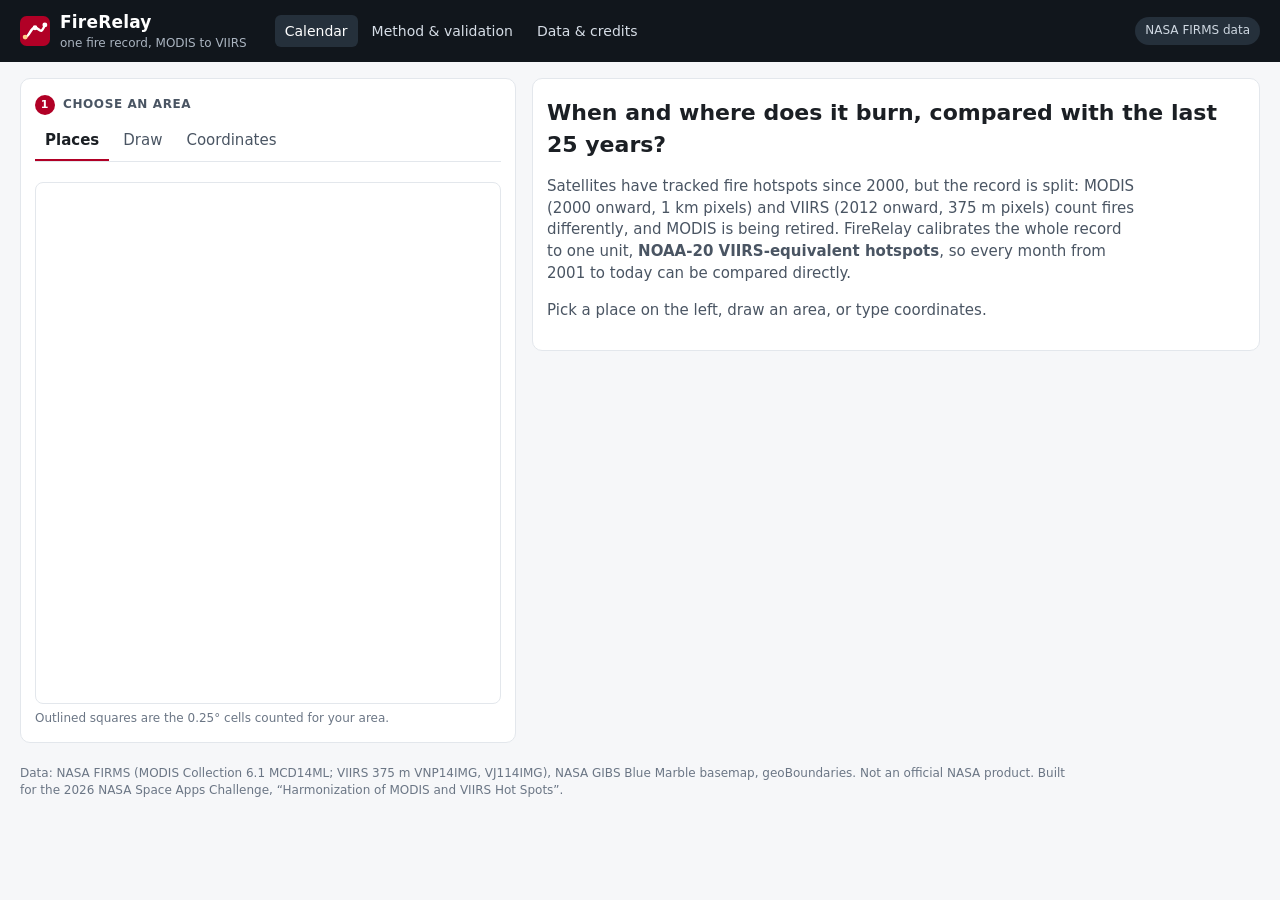
==== web/index.html @ be7eab32 "Add static web app" ====
<!doctype html>
<html lang="en">
<head>
<meta charset="utf-8">
<meta name="viewport" content="width=device-width, initial-scale=1">
<title>FireRelay · one fire record, MODIS to VIIRS</title>
<meta name="description" content="FireRelay harmonizes NASA MODIS and VIIRS active-fire hotspots (FIRMS) into one continuous burning-activity calendar, 2001 to today, for any area on Earth.">
<meta property="og:title" content="FireRelay · one fire record, MODIS to VIIRS">
<meta property="og:description" content="A harmonized burning-activity calendar from 25 years of NASA FIRMS hotspots, for responders, scientists and land managers.">
<link rel="icon" href="data:image/svg+xml,%3Csvg%20xmlns%3D%22http%3A%2F%2Fwww.w3.org%2F2000%2Fsvg%22%20viewBox%3D%220%200%2032%2032%22%3E%3Crect%20width%3D%2232%22%20height%3D%2232%22%20rx%3D%227%22%20fill%3D%22%23b10026%22%2F%3E%3Cpath%20d%3D%22M5.5%2022.5%20C%2010%2022.5%2C%2011%2012.5%2C%2016%2012.5%20S%2022%2021.5%2C%2026.5%209.5%22%20stroke%3D%22%23fff%22%20stroke-width%3D%222.6%22%20fill%3D%22none%22%20stroke-linecap%3D%22round%22%2F%3E%3Ccircle%20cx%3D%225.5%22%20cy%3D%2222.5%22%20r%3D%222.6%22%20fill%3D%22%23ffd28a%22%2F%3E%3Ccircle%20cx%3D%2216%22%20cy%3D%2212.5%22%20r%3D%222.6%22%20fill%3D%22%23fff%22%2F%3E%3Ccircle%20cx%3D%2226.5%22%20cy%3D%229.5%22%20r%3D%222.6%22%20fill%3D%22%23fff%22%2F%3E%3C%2Fsvg%3E">
<link rel="stylesheet" href="vendor/leaflet.css">
<link rel="stylesheet" href="style.css">
</head>
<body>
<header class="top">
  <a class="brand" href="./" aria-label="FireRelay home">
    <svg viewBox="0 0 32 32" width="30" height="30" aria-hidden="true"><rect width="32" height="32" rx="7" fill="#b10026"/><path d="M5.5 22.5 C 10 22.5, 11 12.5, 16 12.5 S 22 21.5, 26.5 9.5" stroke="#fff" stroke-width="2.6" fill="none" stroke-linecap="round"/><circle cx="5.5" cy="22.5" r="2.6" fill="#ffd28a"/><circle cx="16" cy="12.5" r="2.6" fill="#fff"/><circle cx="26.5" cy="9.5" r="2.6" fill="#fff"/></svg>
    <span><b>FireRelay</b><small>one fire record, MODIS to VIIRS</small></span>
  </a>
  <nav aria-label="Main">
    <a href="./" aria-current="page">Calendar</a>
    <a href="method.html">Method &amp; validation</a>
    <a href="method.html#data">Data &amp; credits</a>
  </nav>
  <span class="fresh" id="fresh" title="Data source: NASA FIRMS standard (science-quality) archive plus near-real-time for the latest months">NASA FIRMS data</span>
</header>

<main class="app">
  <section class="panel left" aria-label="Choose an area">
    <div class="step"><span class="num">1</span> Choose an area</div>
    <div class="tabs" role="tablist">
      <button role="tab" aria-selected="true" data-tab="presets">Places</button>
      <button role="tab" aria-selected="false" data-tab="draw">Draw</button>
      <button role="tab" aria-selected="false" data-tab="coords">Coordinates</button>
    </div>
    <div class="tabpanel" id="tab-presets"><div id="presetList" class="presets"></div></div>
    <div class="tabpanel" id="tab-draw" hidden>
      <div class="row">
        <button class="btn" id="drawRect">▭ Rectangle</button>
        <button class="btn" id="drawPoly">⬠ Polygon</button>
        <button class="btn ghost" id="drawClear">Clear</button>
      </div>
      <p class="hint" id="drawHint">Rectangle: press and drag on the map. Polygon: click to add corners, double-click to finish.</p>
    </div>
    <div class="tabpanel" id="tab-coords" hidden>
      <form id="pointForm" class="coords">
        <label>Latitude <input id="inLat" type="number" step="any" min="-90" max="90" placeholder="1.35" required></label>
        <label>Longitude <input id="inLon" type="number" step="any" min="-180" max="180" placeholder="103.82" required></label>
        <label>Radius km <input id="inRad" type="number" step="any" min="10" max="2000" value="100" required></label>
        <button class="btn" type="submit">Use point + radius</button>
      </form>
      <form id="boxForm" class="coords">
        <label>West <input id="inW" type="number" step="any" min="-180" max="180" placeholder="100" required></label>
        <label>South <input id="inS" type="number" step="any" min="-90" max="90" placeholder="-4" required></label>
        <label>East <input id="inE" type="number" step="any" min="-180" max="180" placeholder="106" required></label>
        <label>North <input id="inN" type="number" step="any" min="-90" max="90" placeholder="2" required></label>
        <button class="btn" type="submit">Use bounding box</button>
      </form>
    </div>
    <div id="map" role="application" aria-label="Map. Draw or select an area of interest."></div>
    <div class="maplegend" id="mapLegend">Outlined squares are the 0.25° cells counted for your area.</div>
  </section>

  <section class="panel right" aria-live="polite">
    <div id="empty" class="empty">
      <h1>When and where does it burn, compared with the last 25 years?</h1>
      <p>Satellites have tracked fire hotspots since 2000, but the record is split: MODIS (2000 onward, 1 km pixels) and VIIRS (2012 onward, 375 m pixels) count fires differently, and MODIS is being retired. FireRelay calibrates the whole record to one unit, <b>NOAA-20 VIIRS-equivalent hotspots</b>, so every month from 2001 to today can be compared directly.</p>
      <p>Pick a place on the left, draw an area, or type coordinates.</p>
      <div class="quick" id="quickStart"></div>
    </div>

    <div id="result" hidden>
      <div class="aoihead">
        <div><div class="step"><span class="num">2</span> Burning activity</div><h2 id="aoiName">Area</h2><div class="sub" id="aoiSub"></div></div>
        <div class="actions">
          <button class="btn" id="dlCsv" title="Download the monthly calendar as CSV">⬇ CSV</button>
          <button class="btn ghost" id="dlGeo" title="Download your area as GeoJSON">⬇ Area</button>
          <button class="btn ghost" id="share" title="Copy a link to this view">🔗 Link</button>
        </div>
      </div>

      <div class="cards" id="cards"></div>

      <div class="viewbar">
        <div class="seg" role="radiogroup" aria-label="Calendar colouring">
          <button role="radio" aria-checked="true" data-view="count">Hotspots</button>
          <button role="radio" aria-checked="false" data-view="anom">vs typical month</button>
        </div>
        <div class="seg" role="radiogroup" aria-label="Time step">
          <button role="radio" aria-checked="true" data-step="month">Monthly</button>
          <button role="radio" aria-checked="false" data-step="week">Weekly</button>
        </div>
        <button class="btn ghost small" id="tableBtn" aria-expanded="false">Show as table</button>
      </div>

      <figure class="calwrap">
        <div id="calendar" class="calendar"></div>
        <figcaption id="calLegend" class="legend"></figcaption>
      </figure>
      <div id="tableWrap" class="tablewrap" hidden></div>

      <div class="step"><span class="num">3</span> The record, sensor by sensor</div>
      <figure class="tswrap">
        <div class="tstoggles" id="tsToggles"></div>
        <div id="ts" class="ts"></div>
        <figcaption class="hint" id="tsCaption"></figcaption>
      </figure>

      <p class="hint method-note">Counts are hotspots (nominal and high confidence, vegetation fires only) in NOAA-20 VIIRS 375 m units, summed over the outlined 0.25° cells, weighted by how much of each cell lies inside your area. Months before February 2012 are estimated from MODIS and carry an 80% uncertainty band. <a href="method.html">How it works and how well it works</a>.</p>
    </div>
  </section>
</main>

<div id="tip" class="tip" role="tooltip" hidden></div>
<footer class="foot">
  Data: NASA FIRMS (MODIS Collection 6.1 MCD14ML; VIIRS 375 m VNP14IMG, VJ114IMG), NASA GIBS Blue Marble basemap, geoBoundaries. Not an official NASA product. Built for the 2026 NASA Space Apps Challenge, “Harmonization of MODIS and VIIRS Hot Spots”.
</footer>
<script src="vendor/leaflet.js"></script>
<script type="module" src="app.js"></script>
</body>
</html>
---- web/style.css ----
:root{
  --ink:#1b1f24; --ink2:#4a5563; --mute:#6b7685; --line:#e3e7ec; --bg:#f6f7f9; --card:#fff;
  --fire:#b10026; --fire2:#e31a1c; --accent:#0b5cad; --ok:#1a7f4b; --warn:#b35c00;
  --zero:#eceff3; --radius:10px;
  font-family: ui-sans-serif, system-ui, -apple-system, "Segoe UI", Roboto, "Helvetica Neue", Arial, sans-serif;
}
*{box-sizing:border-box}
html,body{margin:0;background:var(--bg);color:var(--ink);font-size:15px;line-height:1.45}
a{color:var(--accent)}
button{font:inherit;color:inherit}
.top{display:flex;align-items:center;gap:20px;padding:10px 20px;background:#11161c;color:#fff;position:sticky;top:0;z-index:1000}
.brand{display:flex;align-items:center;gap:10px;color:#fff;text-decoration:none}
.brand b{display:block;font-size:17px;letter-spacing:.2px}
.brand small{display:block;color:#aab4c0;font-size:12px}
.top nav{display:flex;gap:4px;margin-left:8px}
.top nav a{color:#d6dde6;text-decoration:none;padding:6px 10px;border-radius:6px;font-size:14px}
.top nav a[aria-current=page],.top nav a:hover{background:#25303b;color:#fff}
.fresh{margin-left:auto;font-size:12px;color:#cfd8e2;background:#25303b;padding:5px 10px;border-radius:20px;white-space:nowrap}
.app{display:grid;grid-template-columns:minmax(330px,40%) 1fr;gap:16px;padding:16px 20px;align-items:start}
.panel{background:var(--card);border:1px solid var(--line);border-radius:var(--radius);padding:14px}
.left{position:sticky;top:66px}
.step{font-size:12px;font-weight:700;text-transform:uppercase;letter-spacing:.6px;color:var(--ink2);margin:2px 0 8px;display:flex;align-items:center;gap:8px}
.num{display:inline-grid;place-items:center;width:20px;height:20px;border-radius:50%;background:var(--fire);color:#fff;font-size:11px}
.tabs{display:flex;gap:4px;border-bottom:1px solid var(--line);margin-bottom:10px}
.tabs button{border:0;background:none;padding:7px 10px;cursor:pointer;border-bottom:2px solid transparent;color:var(--ink2)}
.tabs button[aria-selected=true]{border-bottom-color:var(--fire);color:var(--ink);font-weight:600}
.presets{display:flex;flex-direction:column;gap:8px;max-height:200px;overflow:auto;padding-right:4px}
.presets h3{font-size:12px;margin:6px 0 2px;color:var(--mute);font-weight:600}
.presets .chips{display:flex;flex-wrap:wrap;gap:6px}
.chip{border:1px solid var(--line);background:#fff;border-radius:16px;padding:4px 10px;cursor:pointer;font-size:13px}
.chip:hover,.chip[aria-pressed=true]{border-color:var(--fire);background:#fff3f3}
.btn{border:1px solid #c9d1da;background:#fff;border-radius:8px;padding:6px 11px;cursor:pointer;font-size:13.5px}
.btn:hover{border-color:var(--ink2)}
.btn.active{background:var(--ink);color:#fff;border-color:var(--ink)}
.btn.ghost{background:transparent}
.btn.small{padding:4px 9px;font-size:12.5px}
.row{display:flex;gap:6px;flex-wrap:wrap}
.hint{color:var(--mute);font-size:12.5px;margin:6px 0}
.coords{display:flex;flex-wrap:wrap;gap:6px;align-items:end;margin-bottom:8px}
.coords label{display:flex;flex-direction:column;font-size:12px;color:var(--ink2);width:84px}
.coords input{border:1px solid #c9d1da;border-radius:6px;padding:5px 6px;font:inherit;font-size:13px;width:100%}
#map{height:min(58vh,560px);border-radius:8px;margin-top:10px;border:1px solid var(--line)}
.maplegend{font-size:12px;color:var(--mute);margin-top:6px;min-height:18px}
.empty h1{font-size:22px;margin:4px 0 8px}
.empty p{color:var(--ink2);max-width:62ch}
.quick{display:flex;flex-wrap:wrap;gap:8px;margin-top:10px}
.quick .chip{font-size:14px;padding:6px 12px}
.aoihead{display:flex;justify-content:space-between;align-items:flex-start;gap:10px;flex-wrap:wrap}
.aoihead h2{margin:0;font-size:21px}
.sub{color:var(--mute);font-size:13px}
.actions{display:flex;gap:6px}
.cards{display:grid;grid-template-columns:repeat(4,minmax(0,1fr));gap:10px;margin:12px 0}
.card{border:1px solid var(--line);border-radius:9px;padding:10px 12px;background:#fbfcfd}
.card .k{font-size:11.5px;color:var(--mute);text-transform:uppercase;letter-spacing:.4px}
.card .v{font-size:21px;font-weight:700;margin:2px 0}
.card .d{font-size:12.5px;color:var(--ink2)}
.badge{display:inline-block;border-radius:10px;padding:1px 8px;font-size:12px;font-weight:600}
.b-extreme{background:#b10026;color:#fff}.b-above{background:#fddbc7;color:#7a1010}.b-typical{background:#eef0f2;color:#333}.b-below{background:#d1e5f0;color:#0e3d66}
.viewbar{display:flex;gap:10px;align-items:center;flex-wrap:wrap;margin:6px 0 8px}
.seg{display:inline-flex;border:1px solid #c9d1da;border-radius:8px;overflow:hidden}
.seg button{border:0;background:#fff;padding:5px 11px;cursor:pointer;font-size:13px}
.seg button[aria-checked=true]{background:var(--ink);color:#fff}
.calwrap,.tswrap{margin:0 0 14px}
.calendar svg,.ts svg{display:block;width:100%;height:auto}
.calendar .cell{cursor:pointer}
.calendar .cell:focus{outline:none}
.calendar .cell:focus-visible,.calendar .cell.sel{stroke:#000;stroke-width:2}
.legend{display:flex;flex-wrap:wrap;gap:12px;align-items:center;font-size:12px;color:var(--ink2);margin-top:6px}
.legend .sw{display:inline-flex;align-items:center;gap:3px}
.legend .sw i{display:inline-block;width:16px;height:12px;border-radius:2px;border:1px solid rgba(0,0,0,.08)}
.tablewrap{max-height:420px;overflow:auto;border:1px solid var(--line);border-radius:8px;margin-bottom:14px}
.tablewrap table{border-collapse:collapse;font-size:12.5px;width:100%}
.tablewrap th,.tablewrap td{padding:4px 6px;border-bottom:1px solid var(--line);text-align:right;white-space:nowrap}
.tablewrap th{position:sticky;top:0;background:#f1f3f6}
.tstoggles{display:flex;flex-wrap:wrap;gap:10px;font-size:12.5px;margin-bottom:4px}
.tstoggles label{display:inline-flex;align-items:center;gap:5px;cursor:pointer}
.tstoggles i{display:inline-block;width:18px;height:3px;border-radius:2px}
.tip{position:fixed;z-index:2000;background:#11161c;color:#fff;padding:8px 10px;border-radius:7px;font-size:12.5px;max-width:330px;pointer-events:none;box-shadow:0 4px 16px rgba(0,0,0,.25)}
.tip b{color:#ffd28a}
.tip .s{color:#aab4c0}
.method-note{border-top:1px dashed var(--line);padding-top:8px}
.foot{color:var(--mute);font-size:12px;padding:6px 20px 24px;max-width:1100px}
.loading{color:var(--mute);font-size:13px;padding:20px 0}
.leaflet-container{font:inherit}
.fb-draw{cursor:crosshair!important}
@media (max-width:1100px){.cards{grid-template-columns:repeat(2,minmax(0,1fr))}}
@media (max-width:900px){.app{grid-template-columns:1fr}.left{position:static}#map{height:360px}.top nav{display:none}}
/* method page */
.doc{max-width:980px;margin:18px auto;padding:0 20px}
.doc .panel{margin-bottom:16px;padding:18px 22px}
.doc h1{font-size:26px;margin:6px 0}
.doc h2{font-size:19px;margin:6px 0 8px}
.doc h3{font-size:15px;margin:14px 0 4px}
.doc p,.doc li{color:#2b333d;max-width:78ch}
.doc table{border-collapse:collapse;font-size:13.5px;margin:8px 0}
.doc th,.doc td{border-bottom:1px solid var(--line);padding:5px 9px;text-align:right}
.doc th:first-child,.doc td:first-child{text-align:left}
.doc .good{color:var(--ok);font-weight:700}
.doc code{background:#f1f3f6;padding:1px 5px;border-radius:4px;font-size:12.5px}
.doc .chart svg{width:100%;height:auto}
.kpis{display:grid;grid-template-columns:repeat(3,1fr);gap:10px;margin:10px 0}
.kpis .card .v{font-size:24px}
.leaflet-container{background:#1d3f6e}
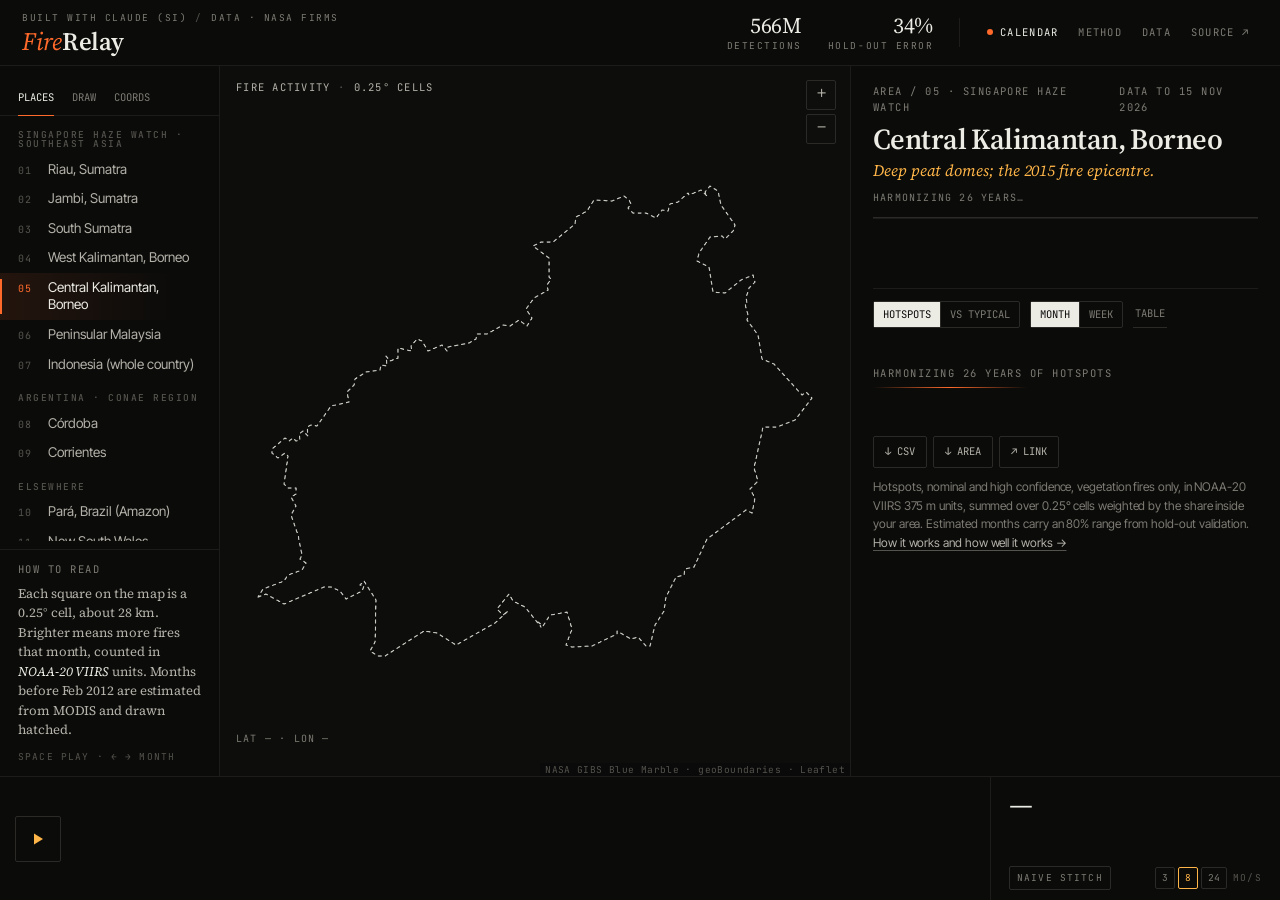
==== commit 80b862af: "Redesign UI: editorial dark atlas, playback timeline, narration" ====
--- a/web/index.html
+++ b/web/index.html
@@ -6,115 +6,134 @@
 <title>FireRelay · one fire record, MODIS to VIIRS</title>
 <meta name="description" content="FireRelay harmonizes NASA MODIS and VIIRS active-fire hotspots (FIRMS) into one continuous burning-activity calendar, 2001 to today, for any area on Earth.">
 <meta property="og:title" content="FireRelay · one fire record, MODIS to VIIRS">
-<meta property="og:description" content="A harmonized burning-activity calendar from 25 years of NASA FIRMS hotspots, for responders, scientists and land managers.">
-<link rel="icon" href="data:image/svg+xml,%3Csvg%20xmlns%3D%22http%3A%2F%2Fwww.w3.org%2F2000%2Fsvg%22%20viewBox%3D%220%200%2032%2032%22%3E%3Crect%20width%3D%2232%22%20height%3D%2232%22%20rx%3D%227%22%20fill%3D%22%23b10026%22%2F%3E%3Cpath%20d%3D%22M5.5%2022.5%20C%2010%2022.5%2C%2011%2012.5%2C%2016%2012.5%20S%2022%2021.5%2C%2026.5%209.5%22%20stroke%3D%22%23fff%22%20stroke-width%3D%222.6%22%20fill%3D%22none%22%20stroke-linecap%3D%22round%22%2F%3E%3Ccircle%20cx%3D%225.5%22%20cy%3D%2222.5%22%20r%3D%222.6%22%20fill%3D%22%23ffd28a%22%2F%3E%3Ccircle%20cx%3D%2216%22%20cy%3D%2212.5%22%20r%3D%222.6%22%20fill%3D%22%23fff%22%2F%3E%3Ccircle%20cx%3D%2226.5%22%20cy%3D%229.5%22%20r%3D%222.6%22%20fill%3D%22%23fff%22%2F%3E%3C%2Fsvg%3E">
+<meta property="og:description" content="25 years of NASA FIRMS hotspots, handed from MODIS to VIIRS like a relay, in one unit. A burning calendar for any area on Earth.">
+<meta name="theme-color" content="#0b0b0a">
+<link rel="icon" href="data:image/svg+xml,%3Csvg%20xmlns%3D%22http%3A%2F%2Fwww.w3.org%2F2000%2Fsvg%22%20viewBox%3D%220%200%2032%2032%22%3E%3Crect%20width%3D%2232%22%20height%3D%2232%22%20rx%3D%223%22%20fill%3D%22%230b0b0a%22%2F%3E%3Cpath%20d%3D%22M5.5%2022.5%20C%2010%2022.5%2C%2011%2012.5%2C%2016%2012.5%20S%2022%2021.5%2C%2026.5%209.5%22%20stroke%3D%22%23ecebe4%22%20stroke-width%3D%222.2%22%20fill%3D%22none%22%20stroke-linecap%3D%22round%22%2F%3E%3Ccircle%20cx%3D%225.5%22%20cy%3D%2222.5%22%20r%3D%222.6%22%20fill%3D%22%23ff6a2b%22%2F%3E%3Ccircle%20cx%3D%2216%22%20cy%3D%2212.5%22%20r%3D%222.6%22%20fill%3D%22%23ecebe4%22%2F%3E%3Ccircle%20cx%3D%2226.5%22%20cy%3D%229.5%22%20r%3D%222.6%22%20fill%3D%22%23ecebe4%22%2F%3E%3C%2Fsvg%3E">
+<link rel="preconnect" href="https://fonts.googleapis.com">
+<link rel="preconnect" href="https://fonts.gstatic.com" crossorigin>
+<link rel="stylesheet" href="https://fonts.googleapis.com/css2?family=Source+Serif+4:ital,opsz,wght@0,8..60,400;0,8..60,600;1,8..60,400&family=Inter+Tight:wght@400;500;600&family=JetBrains+Mono:wght@400;500&display=swap">
 <link rel="stylesheet" href="vendor/leaflet.css">
 <link rel="stylesheet" href="style.css">
 </head>
 <body>
-<header class="top">
-  <a class="brand" href="./" aria-label="FireRelay home">
-    <svg viewBox="0 0 32 32" width="30" height="30" aria-hidden="true"><rect width="32" height="32" rx="7" fill="#b10026"/><path d="M5.5 22.5 C 10 22.5, 11 12.5, 16 12.5 S 22 21.5, 26.5 9.5" stroke="#fff" stroke-width="2.6" fill="none" stroke-linecap="round"/><circle cx="5.5" cy="22.5" r="2.6" fill="#ffd28a"/><circle cx="16" cy="12.5" r="2.6" fill="#fff"/><circle cx="26.5" cy="9.5" r="2.6" fill="#fff"/></svg>
-    <span><b>FireRelay</b><small>one fire record, MODIS to VIIRS</small></span>
-  </a>
-  <nav aria-label="Main">
-    <a href="./" aria-current="page">Calendar</a>
-    <a href="method.html">Method &amp; validation</a>
-    <a href="method.html#data">Data &amp; credits</a>
-  </nav>
-  <span class="fresh" id="fresh" title="Data source: NASA FIRMS standard (science-quality) archive plus near-real-time for the latest months">NASA FIRMS data</span>
+<header class="hdr">
+  <div class="hdr-l rise" style="--d:0">
+    <div class="madewith mono"><span>BUILT WITH CLAUDE (SI)</span><i>/</i><span>DATA · NASA FIRMS</span></div>
+    <div class="brandrow">
+      <a class="logo" href="./" aria-label="FireRelay home"><em>Fire</em>Relay</a>
+      <span class="vrule" aria-hidden="true"></span>
+      <span class="tagline">One fire record, handed from MODIS to VIIRS, 2001 to today</span>
+    </div>
+  </div>
+  <div class="hdr-r rise" style="--d:1">
+    <div class="stat"><b id="stDet">566M</b><span>DETECTIONS</span></div>
+    <div class="stat"><b>3</b><span>SATELLITES</span></div>
+    <div class="stat"><b id="stErr">34%</b><span>HOLD-OUT ERROR</span></div>
+    <nav class="nav mono" aria-label="Main">
+      <a class="on" href="./" aria-current="page"><i class="dot"></i>CALENDAR</a>
+      <a href="method.html">METHOD</a>
+      <a href="method.html#data">DATA</a>
+      <a href="https://github.com/su0as/firerelay" rel="noopener">SOURCE ↗</a>
+    </nav>
+  </div>
 </header>
 
-<main class="app">
-  <section class="panel left" aria-label="Choose an area">
-    <div class="step"><span class="num">1</span> Choose an area</div>
-    <div class="tabs" role="tablist">
-      <button role="tab" aria-selected="true" data-tab="presets">Places</button>
-      <button role="tab" aria-selected="false" data-tab="draw">Draw</button>
-      <button role="tab" aria-selected="false" data-tab="coords">Coordinates</button>
+<main class="stage">
+  <aside class="rail" aria-label="Choose an area">
+    <div class="tabs mono rise" style="--d:2" role="tablist">
+      <button role="tab" aria-selected="true" data-tab="places">PLACES</button>
+      <button role="tab" aria-selected="false" data-tab="draw">DRAW</button>
+      <button role="tab" aria-selected="false" data-tab="coords">COORDS</button>
     </div>
-    <div class="tabpanel" id="tab-presets"><div id="presetList" class="presets"></div></div>
+    <div class="tabpanel" id="tab-places"><div id="presetList" class="files"></div></div>
     <div class="tabpanel" id="tab-draw" hidden>
-      <div class="row">
-        <button class="btn" id="drawRect">▭ Rectangle</button>
-        <button class="btn" id="drawPoly">⬠ Polygon</button>
-        <button class="btn ghost" id="drawClear">Clear</button>
+      <div class="tools mono">
+        <button class="tbtn" id="drawRect">▭ RECTANGLE</button>
+        <button class="tbtn" id="drawPoly">⬠ POLYGON</button>
+        <button class="tbtn ghost" id="drawClear">CLEAR</button>
       </div>
-      <p class="hint" id="drawHint">Rectangle: press and drag on the map. Polygon: click to add corners, double-click to finish.</p>
+      <p class="note" id="drawHint">Rectangle: press and drag on the map. Polygon: click each corner, double-click to finish.</p>
     </div>
     <div class="tabpanel" id="tab-coords" hidden>
       <form id="pointForm" class="coords">
-        <label>Latitude <input id="inLat" type="number" step="any" min="-90" max="90" placeholder="1.35" required></label>
-        <label>Longitude <input id="inLon" type="number" step="any" min="-180" max="180" placeholder="103.82" required></label>
-        <label>Radius km <input id="inRad" type="number" step="any" min="10" max="2000" value="100" required></label>
-        <button class="btn" type="submit">Use point + radius</button>
+        <div class="kick mono">POINT + RADIUS</div>
+        <label><span class="mono">LAT</span><input id="inLat" type="number" step="any" min="-90" max="90" placeholder="1.35" required></label>
+        <label><span class="mono">LON</span><input id="inLon" type="number" step="any" min="-180" max="180" placeholder="103.82" required></label>
+        <label><span class="mono">KM</span><input id="inRad" type="number" step="any" min="10" max="2000" value="150" required></label>
+        <button class="tbtn mono" type="submit">USE POINT →</button>
       </form>
       <form id="boxForm" class="coords">
-        <label>West <input id="inW" type="number" step="any" min="-180" max="180" placeholder="100" required></label>
-        <label>South <input id="inS" type="number" step="any" min="-90" max="90" placeholder="-4" required></label>
-        <label>East <input id="inE" type="number" step="any" min="-180" max="180" placeholder="106" required></label>
-        <label>North <input id="inN" type="number" step="any" min="-90" max="90" placeholder="2" required></label>
-        <button class="btn" type="submit">Use bounding box</button>
+        <div class="kick mono">BOUNDING BOX</div>
+        <label><span class="mono">W</span><input id="inW" type="number" step="any" min="-180" max="180" placeholder="100" required></label>
+        <label><span class="mono">S</span><input id="inS" type="number" step="any" min="-90" max="90" placeholder="-4" required></label>
+        <label><span class="mono">E</span><input id="inE" type="number" step="any" min="-180" max="180" placeholder="106" required></label>
+        <label><span class="mono">N</span><input id="inN" type="number" step="any" min="-90" max="90" placeholder="2" required></label>
+        <button class="tbtn mono" type="submit">USE BOX →</button>
       </form>
     </div>
-    <div id="map" role="application" aria-label="Map. Draw or select an area of interest."></div>
-    <div class="maplegend" id="mapLegend">Outlined squares are the 0.25° cells counted for your area.</div>
+    <div class="howto rise" style="--d:6">
+      <div class="kick mono">HOW TO READ</div>
+      <p>Each square on the map is a 0.25° cell, about 28 km. Brighter means more fires that month, counted in <em>NOAA-20 VIIRS</em> units. Months before Feb 2012 are estimated from MODIS and drawn hatched.</p>
+      <p class="mono keys">SPACE PLAY · ← → MONTH</p>
+    </div>
+  </aside>
+
+  <section class="mapwrap" aria-label="Map">
+    <div id="map" role="application" aria-label="Map of the selected area. Draw or pick an area."></div>
+    <div class="map-k mono"><span id="mapK1">FIRE ACTIVITY</span><i>·</i><span id="mapK2">0.25° CELLS</span></div>
+    <div class="map-ramp mono" id="mapRamp"></div>
+    <div class="map-xy mono" id="mapXY">LAT —  ·  LON —</div>
   </section>
 
-  <section class="panel right" aria-live="polite">
-    <div id="empty" class="empty">
-      <h1>When and where does it burn, compared with the last 25 years?</h1>
-      <p>Satellites have tracked fire hotspots since 2000, but the record is split: MODIS (2000 onward, 1 km pixels) and VIIRS (2012 onward, 375 m pixels) count fires differently, and MODIS is being retired. FireRelay calibrates the whole record to one unit, <b>NOAA-20 VIIRS-equivalent hotspots</b>, so every month from 2001 to today can be compared directly.</p>
-      <p>Pick a place on the left, draw an area, or type coordinates.</p>
-      <div class="quick" id="quickStart"></div>
+  <aside class="panel" id="panel" aria-live="polite">
+    <div class="kick mono rise" style="--d:3"><span id="aoiKick">AREA</span><span id="aoiBuilt"></span></div>
+    <h1 id="aoiName" class="rise" style="--d:3">Loading…</h1>
+    <p class="deck rise" style="--d:4" id="aoiDeck"></p>
+    <p class="meta mono rise" style="--d:4" id="aoiMeta"></p>
+    <div class="metrics rise" style="--d:5" id="metrics"></div>
+    <div class="narrbox rise" style="--d:5">
+      <div class="narr-t mono" id="narrT"></div>
+      <p class="narr" id="narr"></p>
     </div>
-
-    <div id="result" hidden>
-      <div class="aoihead">
-        <div><div class="step"><span class="num">2</span> Burning activity</div><h2 id="aoiName">Area</h2><div class="sub" id="aoiSub"></div></div>
-        <div class="actions">
-          <button class="btn" id="dlCsv" title="Download the monthly calendar as CSV">⬇ CSV</button>
-          <button class="btn ghost" id="dlGeo" title="Download your area as GeoJSON">⬇ Area</button>
-          <button class="btn ghost" id="share" title="Copy a link to this view">🔗 Link</button>
-        </div>
+    <div class="ctlbar mono rise" style="--d:6">
+      <div class="seg" role="radiogroup" aria-label="Colour by">
+        <button role="radio" aria-checked="true" data-view="count">HOTSPOTS</button>
+        <button role="radio" aria-checked="false" data-view="anom">VS TYPICAL</button>
       </div>
-
-      <div class="cards" id="cards"></div>
-
-      <div class="viewbar">
-        <div class="seg" role="radiogroup" aria-label="Calendar colouring">
-          <button role="radio" aria-checked="true" data-view="count">Hotspots</button>
-          <button role="radio" aria-checked="false" data-view="anom">vs typical month</button>
-        </div>
-        <div class="seg" role="radiogroup" aria-label="Time step">
-          <button role="radio" aria-checked="true" data-step="month">Monthly</button>
-          <button role="radio" aria-checked="false" data-step="week">Weekly</button>
-        </div>
-        <button class="btn ghost small" id="tableBtn" aria-expanded="false">Show as table</button>
+      <div class="seg" role="radiogroup" aria-label="Time step">
+        <button role="radio" aria-checked="true" data-step="month">MONTH</button>
+        <button role="radio" aria-checked="false" data-step="week">WEEK</button>
       </div>
-
-      <figure class="calwrap">
-        <div id="calendar" class="calendar"></div>
-        <figcaption id="calLegend" class="legend"></figcaption>
-      </figure>
-      <div id="tableWrap" class="tablewrap" hidden></div>
-
-      <div class="step"><span class="num">3</span> The record, sensor by sensor</div>
-      <figure class="tswrap">
-        <div class="tstoggles" id="tsToggles"></div>
-        <div id="ts" class="ts"></div>
-        <figcaption class="hint" id="tsCaption"></figcaption>
-      </figure>
-
-      <p class="hint method-note">Counts are hotspots (nominal and high confidence, vegetation fires only) in NOAA-20 VIIRS 375 m units, summed over the outlined 0.25° cells, weighted by how much of each cell lies inside your area. Months before February 2012 are estimated from MODIS and carry an 80% uncertainty band. <a href="method.html">How it works and how well it works</a>.</p>
+      <button class="lnk" id="tableBtn" aria-expanded="false">TABLE</button>
     </div>
-  </section>
+    <figure class="cal rise" style="--d:7">
+      <div id="calendar"></div>
+      <figcaption id="calLegend" class="legend mono"></figcaption>
+    </figure>
+    <div id="tableWrap" class="tablewrap" hidden></div>
+    <div class="actions mono">
+      <button id="dlCsv" title="Download the monthly calendar as CSV">↓ CSV</button>
+      <button id="dlGeo" title="Download the area as GeoJSON">↓ AREA</button>
+      <button id="share" title="Copy a link to this view">↗ LINK</button>
+    </div>
+    <p class="fine">Hotspots, nominal and high confidence, vegetation fires only, in NOAA-20 VIIRS 375 m units, summed over 0.25° cells weighted by the share inside your area. Estimated months carry an 80% range from hold-out validation. <a href="method.html">How it works and how well it works →</a></p>
+  </aside>
 </main>
 
+<footer class="tl" aria-label="Timeline">
+  <button class="play" id="play" aria-label="Play the record month by month"><svg viewBox="0 0 16 16" width="16" height="16" aria-hidden="true"><path id="playIcon" d="M4 2.5v11l9-5.5z" fill="currentColor"/></svg></button>
+  <div class="tl-main" id="tlMain"><svg id="tlSvg" role="slider" tabindex="0" aria-label="Month" aria-valuemin="0"></svg></div>
+  <div class="tl-read">
+    <div class="tl-date"><b id="tlDate">—</b></div>
+    <div class="tl-val mono" id="tlVal"></div>
+    <div class="tl-ctl mono">
+      <button class="cmp" id="cmpBtn" aria-pressed="false" title="Overlay the naive stitch of raw sensor counts">NAIVE STITCH</button>
+      <span class="speed" role="radiogroup" aria-label="Speed"><button data-sp="3" role="radio" aria-checked="false">3</button><button data-sp="8" role="radio" aria-checked="true">8</button><button data-sp="24" role="radio" aria-checked="false">24</button><i>MO/S</i></span>
+    </div>
+  </div>
+</footer>
+
 <div id="tip" class="tip" role="tooltip" hidden></div>
-<footer class="foot">
-  Data: NASA FIRMS (MODIS Collection 6.1 MCD14ML; VIIRS 375 m VNP14IMG, VJ114IMG), NASA GIBS Blue Marble basemap, geoBoundaries. Not an official NASA product. Built for the 2026 NASA Space Apps Challenge, “Harmonization of MODIS and VIIRS Hot Spots”.
-</footer>
 <script src="vendor/leaflet.js"></script>
 <script type="module" src="app.js"></script>
 </body>
--- a/web/vendor/leaflet.css
+++ b/web/vendor/leaflet.css
@@ -0,0 +1,661 @@
+/* required styles */
+
+.leaflet-pane,
+.leaflet-tile,
+.leaflet-marker-icon,
+.leaflet-marker-shadow,
+.leaflet-tile-container,
+.leaflet-pane > svg,
+.leaflet-pane > canvas,
+.leaflet-zoom-box,
+.leaflet-image-layer,
+.leaflet-layer {
+	position: absolute;
+	left: 0;
+	top: 0;
+	}
+.leaflet-container {
+	overflow: hidden;
+	}
+.leaflet-tile,
+.leaflet-marker-icon,
+.leaflet-marker-shadow {
+	-webkit-user-select: none;
+	   -moz-user-select: none;
+	        user-select: none;
+	  -webkit-user-drag: none;
+	}
+/* Prevents IE11 from highlighting tiles in blue */
+.leaflet-tile::selection {
+	background: transparent;
+}
+/* Safari renders non-retina tile on retina better with this, but Chrome is worse */
+.leaflet-safari .leaflet-tile {
+	image-rendering: -webkit-optimize-contrast;
+	}
+/* hack that prevents hw layers "stretching" when loading new tiles */
+.leaflet-safari .leaflet-tile-container {
+	width: 1600px;
+	height: 1600px;
+	-webkit-transform-origin: 0 0;
+	}
+.leaflet-marker-icon,
+.leaflet-marker-shadow {
+	display: block;
+	}
+/* .leaflet-container svg: reset svg max-width decleration shipped in Joomla! (joomla.org) 3.x */
+/* .leaflet-container img: map is broken in FF if you have max-width: 100% on tiles */
+.leaflet-container .leaflet-overlay-pane svg {
+	max-width: none !important;
+	max-height: none !important;
+	}
+.leaflet-container .leaflet-marker-pane img,
+.leaflet-container .leaflet-shadow-pane img,
+.leaflet-container .leaflet-tile-pane img,
+.leaflet-container img.leaflet-image-layer,
+.leaflet-container .leaflet-tile {
+	max-width: none !important;
+	max-height: none !important;
+	width: auto;
+	padding: 0;
+	}
+
+.leaflet-container img.leaflet-tile {
+	/* See: https://bugs.chromium.org/p/chromium/issues/detail?id=600120 */
+	mix-blend-mode: plus-lighter;
+}
+
+.leaflet-container.leaflet-touch-zoom {
+	-ms-touch-action: pan-x pan-y;
+	touch-action: pan-x pan-y;
+	}
+.leaflet-container.leaflet-touch-drag {
+	-ms-touch-action: pinch-zoom;
+	/* Fallback for FF which doesn't support pinch-zoom */
+	touch-action: none;
+	touch-action: pinch-zoom;
+}
+.leaflet-container.leaflet-touch-drag.leaflet-touch-zoom {
+	-ms-touch-action: none;
+	touch-action: none;
+}
+.leaflet-container {
+	-webkit-tap-highlight-color: transparent;
+}
+.leaflet-container a {
+	-webkit-tap-highlight-color: rgba(51, 181, 229, 0.4);
+}
+.leaflet-tile {
+	filter: inherit;
+	visibility: hidden;
+	}
+.leaflet-tile-loaded {
+	visibility: inherit;
+	}
+.leaflet-zoom-box {
+	width: 0;
+	height: 0;
+	-moz-box-sizing: border-box;
+	     box-sizing: border-box;
+	z-index: 800;
+	}
+/* workaround for https://bugzilla.mozilla.org/show_bug.cgi?id=888319 */
+.leaflet-overlay-pane svg {
+	-moz-user-select: none;
+	}
+
+.leaflet-pane         { z-index: 400; }
+
+.leaflet-tile-pane    { z-index: 200; }
+.leaflet-overlay-pane { z-index: 400; }
+.leaflet-shadow-pane  { z-index: 500; }
+.leaflet-marker-pane  { z-index: 600; }
+.leaflet-tooltip-pane   { z-index: 650; }
+.leaflet-popup-pane   { z-index: 700; }
+
+.leaflet-map-pane canvas { z-index: 100; }
+.leaflet-map-pane svg    { z-index: 200; }
+
+.leaflet-vml-shape {
+	width: 1px;
+	height: 1px;
+	}
+.lvml {
+	behavior: url(#default#VML);
+	display: inline-block;
+	position: absolute;
+	}
+
+
+/* control positioning */
+
+.leaflet-control {
+	position: relative;
+	z-index: 800;
+	pointer-events: visiblePainted; /* IE 9-10 doesn't have auto */
+	pointer-events: auto;
+	}
+.leaflet-top,
+.leaflet-bottom {
+	position: absolute;
+	z-index: 1000;
+	pointer-events: none;
+	}
+.leaflet-top {
+	top: 0;
+	}
+.leaflet-right {
+	right: 0;
+	}
+.leaflet-bottom {
+	bottom: 0;
+	}
+.leaflet-left {
+	left: 0;
+	}
+.leaflet-control {
+	float: left;
+	clear: both;
+	}
+.leaflet-right .leaflet-control {
+	float: right;
+	}
+.leaflet-top .leaflet-control {
+	margin-top: 10px;
+	}
+.leaflet-bottom .leaflet-control {
+	margin-bottom: 10px;
+	}
+.leaflet-left .leaflet-control {
+	margin-left: 10px;
+	}
+.leaflet-right .leaflet-control {
+	margin-right: 10px;
+	}
+
+
+/* zoom and fade animations */
+
+.leaflet-fade-anim .leaflet-popup {
+	opacity: 0;
+	-webkit-transition: opacity 0.2s linear;
+	   -moz-transition: opacity 0.2s linear;
+	        transition: opacity 0.2s linear;
+	}
+.leaflet-fade-anim .leaflet-map-pane .leaflet-popup {
+	opacity: 1;
+	}
+.leaflet-zoom-animated {
+	-webkit-transform-origin: 0 0;
+	    -ms-transform-origin: 0 0;
+	        transform-origin: 0 0;
+	}
+svg.leaflet-zoom-animated {
+	will-change: transform;
+}
+
+.leaflet-zoom-anim .leaflet-zoom-animated {
+	-webkit-transition: -webkit-transform 0.25s cubic-bezier(0,0,0.25,1);
+	   -moz-transition:    -moz-transform 0.25s cubic-bezier(0,0,0.25,1);
+	        transition:         transform 0.25s cubic-bezier(0,0,0.25,1);
+	}
+.leaflet-zoom-anim .leaflet-tile,
+.leaflet-pan-anim .leaflet-tile {
+	-webkit-transition: none;
+	   -moz-transition: none;
+	        transition: none;
+	}
+
+.leaflet-zoom-anim .leaflet-zoom-hide {
+	visibility: hidden;
+	}
+
+
+/* cursors */
+
+.leaflet-interactive {
+	cursor: pointer;
+	}
+.leaflet-grab {
+	cursor: -webkit-grab;
+	cursor:    -moz-grab;
+	cursor:         grab;
+	}
+.leaflet-crosshair,
+.leaflet-crosshair .leaflet-interactive {
+	cursor: crosshair;
+	}
+.leaflet-popup-pane,
+.leaflet-control {
+	cursor: auto;
+	}
+.leaflet-dragging .leaflet-grab,
+.leaflet-dragging .leaflet-grab .leaflet-interactive,
+.leaflet-dragging .leaflet-marker-draggable {
+	cursor: move;
+	cursor: -webkit-grabbing;
+	cursor:    -moz-grabbing;
+	cursor:         grabbing;
+	}
+
+/* marker & overlays interactivity */
+.leaflet-marker-icon,
+.leaflet-marker-shadow,
+.leaflet-image-layer,
+.leaflet-pane > svg path,
+.leaflet-tile-container {
+	pointer-events: none;
+	}
+
+.leaflet-marker-icon.leaflet-interactive,
+.leaflet-image-layer.leaflet-interactive,
+.leaflet-pane > svg path.leaflet-interactive,
+svg.leaflet-image-layer.leaflet-interactive path {
+	pointer-events: visiblePainted; /* IE 9-10 doesn't have auto */
+	pointer-events: auto;
+	}
+
+/* visual tweaks */
+
+.leaflet-container {
+	background: #ddd;
+	outline-offset: 1px;
+	}
+.leaflet-container a {
+	color: #0078A8;
+	}
+.leaflet-zoom-box {
+	border: 2px dotted #38f;
+	background: rgba(255,255,255,0.5);
+	}
+
+
+/* general typography */
+.leaflet-container {
+	font-family: "Helvetica Neue", Arial, Helvetica, sans-serif;
+	font-size: 12px;
+	font-size: 0.75rem;
+	line-height: 1.5;
+	}
+
+
+/* general toolbar styles */
+
+.leaflet-bar {
+	box-shadow: 0 1px 5px rgba(0,0,0,0.65);
+	border-radius: 4px;
+	}
+.leaflet-bar a {
+	background-color: #fff;
+	border-bottom: 1px solid #ccc;
+	width: 26px;
+	height: 26px;
+	line-height: 26px;
+	display: block;
+	text-align: center;
+	text-decoration: none;
+	color: black;
+	}
+.leaflet-bar a,
+.leaflet-control-layers-toggle {
+	background-position: 50% 50%;
+	background-repeat: no-repeat;
+	display: block;
+	}
+.leaflet-bar a:hover,
+.leaflet-bar a:focus {
+	background-color: #f4f4f4;
+	}
+.leaflet-bar a:first-child {
+	border-top-left-radius: 4px;
+	border-top-right-radius: 4px;
+	}
+.leaflet-bar a:last-child {
+	border-bottom-left-radius: 4px;
+	border-bottom-right-radius: 4px;
+	border-bottom: none;
+	}
+.leaflet-bar a.leaflet-disabled {
+	cursor: default;
+	background-color: #f4f4f4;
+	color: #bbb;
+	}
+
+.leaflet-touch .leaflet-bar a {
+	width: 30px;
+	height: 30px;
+	line-height: 30px;
+	}
+.leaflet-touch .leaflet-bar a:first-child {
+	border-top-left-radius: 2px;
+	border-top-right-radius: 2px;
+	}
+.leaflet-touch .leaflet-bar a:last-child {
+	border-bottom-left-radius: 2px;
+	border-bottom-right-radius: 2px;
+	}
+
+/* zoom control */
+
+.leaflet-control-zoom-in,
+.leaflet-control-zoom-out {
+	font: bold 18px 'Lucida Console', Monaco, monospace;
+	text-indent: 1px;
+	}
+
+.leaflet-touch .leaflet-control-zoom-in, .leaflet-touch .leaflet-control-zoom-out  {
+	font-size: 22px;
+	}
+
+
+/* layers control */
+
+.leaflet-control-layers {
+	box-shadow: 0 1px 5px rgba(0,0,0,0.4);
+	background: #fff;
+	border-radius: 5px;
+	}
+.leaflet-control-layers-toggle {
+	background-image: url(images/layers.png);
+	width: 36px;
+	height: 36px;
+	}
+.leaflet-retina .leaflet-control-layers-toggle {
+	background-image: url(images/layers-2x.png);
+	background-size: 26px 26px;
+	}
+.leaflet-touch .leaflet-control-layers-toggle {
+	width: 44px;
+	height: 44px;
+	}
+.leaflet-control-layers .leaflet-control-layers-list,
+.leaflet-control-layers-expanded .leaflet-control-layers-toggle {
+	display: none;
+	}
+.leaflet-control-layers-expanded .leaflet-control-layers-list {
+	display: block;
+	position: relative;
+	}
+.leaflet-control-layers-expanded {
+	padding: 6px 10px 6px 6px;
+	color: #333;
+	background: #fff;
+	}
+.leaflet-control-layers-scrollbar {
+	overflow-y: scroll;
+	overflow-x: hidden;
+	padding-right: 5px;
+	}
+.leaflet-control-layers-selector {
+	margin-top: 2px;
+	position: relative;
+	top: 1px;
+	}
+.leaflet-control-layers label {
+	display: block;
+	font-size: 13px;
+	font-size: 1.08333em;
+	}
+.leaflet-control-layers-separator {
+	height: 0;
+	border-top: 1px solid #ddd;
+	margin: 5px -10px 5px -6px;
+	}
+
+/* Default icon URLs */
+.leaflet-default-icon-path { /* used only in path-guessing heuristic, see L.Icon.Default */
+	background-image: url(images/marker-icon.png);
+	}
+
+
+/* attribution and scale controls */
+
+.leaflet-container .leaflet-control-attribution {
+	background: #fff;
+	background: rgba(255, 255, 255, 0.8);
+	margin: 0;
+	}
+.leaflet-control-attribution,
+.leaflet-control-scale-line {
+	padding: 0 5px;
+	color: #333;
+	line-height: 1.4;
+	}
+.leaflet-control-attribution a {
+	text-decoration: none;
+	}
+.leaflet-control-attribution a:hover,
+.leaflet-control-attribution a:focus {
+	text-decoration: underline;
+	}
+.leaflet-attribution-flag {
+	display: inline !important;
+	vertical-align: baseline !important;
+	width: 1em;
+	height: 0.6669em;
+	}
+.leaflet-left .leaflet-control-scale {
+	margin-left: 5px;
+	}
+.leaflet-bottom .leaflet-control-scale {
+	margin-bottom: 5px;
+	}
+.leaflet-control-scale-line {
+	border: 2px solid #777;
+	border-top: none;
+	line-height: 1.1;
+	padding: 2px 5px 1px;
+	white-space: nowrap;
+	-moz-box-sizing: border-box;
+	     box-sizing: border-box;
+	background: rgba(255, 255, 255, 0.8);
+	text-shadow: 1px 1px #fff;
+	}
+.leaflet-control-scale-line:not(:first-child) {
+	border-top: 2px solid #777;
+	border-bottom: none;
+	margin-top: -2px;
+	}
+.leaflet-control-scale-line:not(:first-child):not(:last-child) {
+	border-bottom: 2px solid #777;
+	}
+
+.leaflet-touch .leaflet-control-attribution,
+.leaflet-touch .leaflet-control-layers,
+.leaflet-touch .leaflet-bar {
+	box-shadow: none;
+	}
+.leaflet-touch .leaflet-control-layers,
+.leaflet-touch .leaflet-bar {
+	border: 2px solid rgba(0,0,0,0.2);
+	background-clip: padding-box;
+	}
+
+
+/* popup */
+
+.leaflet-popup {
+	position: absolute;
+	text-align: center;
+	margin-bottom: 20px;
+	}
+.leaflet-popup-content-wrapper {
+	padding: 1px;
+	text-align: left;
+	border-radius: 12px;
+	}
+.leaflet-popup-content {
+	margin: 13px 24px 13px 20px;
+	line-height: 1.3;
+	font-size: 13px;
+	font-size: 1.08333em;
+	min-height: 1px;
+	}
+.leaflet-popup-content p {
+	margin: 17px 0;
+	margin: 1.3em 0;
+	}
+.leaflet-popup-tip-container {
+	width: 40px;
+	height: 20px;
+	position: absolute;
+	left: 50%;
+	margin-top: -1px;
+	margin-left: -20px;
+	overflow: hidden;
+	pointer-events: none;
+	}
+.leaflet-popup-tip {
+	width: 17px;
+	height: 17px;
+	padding: 1px;
+
+	margin: -10px auto 0;
+	pointer-events: auto;
+
+	-webkit-transform: rotate(45deg);
+	   -moz-transform: rotate(45deg);
+	    -ms-transform: rotate(45deg);
+	        transform: rotate(45deg);
+	}
+.leaflet-popup-content-wrapper,
+.leaflet-popup-tip {
+	background: white;
+	color: #333;
+	box-shadow: 0 3px 14px rgba(0,0,0,0.4);
+	}
+.leaflet-container a.leaflet-popup-close-button {
+	position: absolute;
+	top: 0;
+	right: 0;
+	border: none;
+	text-align: center;
+	width: 24px;
+	height: 24px;
+	font: 16px/24px Tahoma, Verdana, sans-serif;
+	color: #757575;
+	text-decoration: none;
+	background: transparent;
+	}
+.leaflet-container a.leaflet-popup-close-button:hover,
+.leaflet-container a.leaflet-popup-close-button:focus {
+	color: #585858;
+	}
+.leaflet-popup-scrolled {
+	overflow: auto;
+	}
+
+.leaflet-oldie .leaflet-popup-content-wrapper {
+	-ms-zoom: 1;
+	}
+.leaflet-oldie .leaflet-popup-tip {
+	width: 24px;
+	margin: 0 auto;
+
+	-ms-filter: "progid:DXImageTransform.Microsoft.Matrix(M11=0.70710678, M12=0.70710678, M21=-0.70710678, M22=0.70710678)";
+	filter: progid:DXImageTransform.Microsoft.Matrix(M11=0.70710678, M12=0.70710678, M21=-0.70710678, M22=0.70710678);
+	}
+
+.leaflet-oldie .leaflet-control-zoom,
+.leaflet-oldie .leaflet-control-layers,
+.leaflet-oldie .leaflet-popup-content-wrapper,
+.leaflet-oldie .leaflet-popup-tip {
+	border: 1px solid #999;
+	}
+
+
+/* div icon */
+
+.leaflet-div-icon {
+	background: #fff;
+	border: 1px solid #666;
+	}
+
+
+/* Tooltip */
+/* Base styles for the element that has a tooltip */
+.leaflet-tooltip {
+	position: absolute;
+	padding: 6px;
+	background-color: #fff;
+	border: 1px solid #fff;
+	border-radius: 3px;
+	color: #222;
+	white-space: nowrap;
+	-webkit-user-select: none;
+	-moz-user-select: none;
+	-ms-user-select: none;
+	user-select: none;
+	pointer-events: none;
+	box-shadow: 0 1px 3px rgba(0,0,0,0.4);
+	}
+.leaflet-tooltip.leaflet-interactive {
+	cursor: pointer;
+	pointer-events: auto;
+	}
+.leaflet-tooltip-top:before,
+.leaflet-tooltip-bottom:before,
+.leaflet-tooltip-left:before,
+.leaflet-tooltip-right:before {
+	position: absolute;
+	pointer-events: none;
+	border: 6px solid transparent;
+	background: transparent;
+	content: "";
+	}
+
+/* Directions */
+
+.leaflet-tooltip-bottom {
+	margin-top: 6px;
+}
+.leaflet-tooltip-top {
+	margin-top: -6px;
+}
+.leaflet-tooltip-bottom:before,
+.leaflet-tooltip-top:before {
+	left: 50%;
+	margin-left: -6px;
+	}
+.leaflet-tooltip-top:before {
+	bottom: 0;
+	margin-bottom: -12px;
+	border-top-color: #fff;
+	}
+.leaflet-tooltip-bottom:before {
+	top: 0;
+	margin-top: -12px;
+	margin-left: -6px;
+	border-bottom-color: #fff;
+	}
+.leaflet-tooltip-left {
+	margin-left: -6px;
+}
+.leaflet-tooltip-right {
+	margin-left: 6px;
+}
+.leaflet-tooltip-left:before,
+.leaflet-tooltip-right:before {
+	top: 50%;
+	margin-top: -6px;
+	}
+.leaflet-tooltip-left:before {
+	right: 0;
+	margin-right: -12px;
+	border-left-color: #fff;
+	}
+.leaflet-tooltip-right:before {
+	left: 0;
+	margin-left: -12px;
+	border-right-color: #fff;
+	}
+
+/* Printing */
+
+@media print {
+	/* Prevent printers from removing background-images of controls. */
+	.leaflet-control {
+		-webkit-print-color-adjust: exact;
+		print-color-adjust: exact;
+		}
+	}
--- a/web/style.css
+++ b/web/style.css
@@ -1,103 +1,243 @@
+/* FireRelay · editorial dark atlas. Three voices: serif for story, grotesk for interface, mono for data. */
 :root{
-  --ink:#1b1f24; --ink2:#4a5563; --mute:#6b7685; --line:#e3e7ec; --bg:#f6f7f9; --card:#fff;
-  --fire:#b10026; --fire2:#e31a1c; --accent:#0b5cad; --ok:#1a7f4b; --warn:#b35c00;
-  --zero:#eceff3; --radius:10px;
-  font-family: ui-sans-serif, system-ui, -apple-system, "Segoe UI", Roboto, "Helvetica Neue", Arial, sans-serif;
+  --bg:#0b0b0a; --bg2:#0f0f0e; --panel:#121210; --raise:#171715;
+  --ink:#ecebe4; --ink2:#b3b1a8; --ink3:#7d7b73; --ink4:#55534d;
+  --line:#2b2a27; --rule:#1d1c1a; --rule2:#24231f;
+  --ember:#ff6a2b; --ember2:#c4380f; --amber:#ffb547; --cold:#5b8fd9; --moss:#7fb27a;
+  --serif:"Source Serif 4","Source Serif Pro",Georgia,serif;
+  --sans:"Inter Tight",Inter,system-ui,-apple-system,"Segoe UI",sans-serif;
+  --mono:"JetBrains Mono","IBM Plex Mono",ui-monospace,SFMono-Regular,Menlo,monospace;
+  --ease:cubic-bezier(.16,1,.3,1); --ease2:cubic-bezier(.32,.72,0,1);
+  --hdr:66px; --tl:124px; --rail:250px; --side:480px;
 }
 *{box-sizing:border-box}
-html,body{margin:0;background:var(--bg);color:var(--ink);font-size:15px;line-height:1.45}
-a{color:var(--accent)}
-button{font:inherit;color:inherit}
-.top{display:flex;align-items:center;gap:20px;padding:10px 20px;background:#11161c;color:#fff;position:sticky;top:0;z-index:1000}
-.brand{display:flex;align-items:center;gap:10px;color:#fff;text-decoration:none}
-.brand b{display:block;font-size:17px;letter-spacing:.2px}
-.brand small{display:block;color:#aab4c0;font-size:12px}
-.top nav{display:flex;gap:4px;margin-left:8px}
-.top nav a{color:#d6dde6;text-decoration:none;padding:6px 10px;border-radius:6px;font-size:14px}
-.top nav a[aria-current=page],.top nav a:hover{background:#25303b;color:#fff}
-.fresh{margin-left:auto;font-size:12px;color:#cfd8e2;background:#25303b;padding:5px 10px;border-radius:20px;white-space:nowrap}
-.app{display:grid;grid-template-columns:minmax(330px,40%) 1fr;gap:16px;padding:16px 20px;align-items:start}
-.panel{background:var(--card);border:1px solid var(--line);border-radius:var(--radius);padding:14px}
-.left{position:sticky;top:66px}
-.step{font-size:12px;font-weight:700;text-transform:uppercase;letter-spacing:.6px;color:var(--ink2);margin:2px 0 8px;display:flex;align-items:center;gap:8px}
-.num{display:inline-grid;place-items:center;width:20px;height:20px;border-radius:50%;background:var(--fire);color:#fff;font-size:11px}
-.tabs{display:flex;gap:4px;border-bottom:1px solid var(--line);margin-bottom:10px}
-.tabs button{border:0;background:none;padding:7px 10px;cursor:pointer;border-bottom:2px solid transparent;color:var(--ink2)}
-.tabs button[aria-selected=true]{border-bottom-color:var(--fire);color:var(--ink);font-weight:600}
-.presets{display:flex;flex-direction:column;gap:8px;max-height:200px;overflow:auto;padding-right:4px}
-.presets h3{font-size:12px;margin:6px 0 2px;color:var(--mute);font-weight:600}
-.presets .chips{display:flex;flex-wrap:wrap;gap:6px}
-.chip{border:1px solid var(--line);background:#fff;border-radius:16px;padding:4px 10px;cursor:pointer;font-size:13px}
-.chip:hover,.chip[aria-pressed=true]{border-color:var(--fire);background:#fff3f3}
-.btn{border:1px solid #c9d1da;background:#fff;border-radius:8px;padding:6px 11px;cursor:pointer;font-size:13.5px}
-.btn:hover{border-color:var(--ink2)}
-.btn.active{background:var(--ink);color:#fff;border-color:var(--ink)}
-.btn.ghost{background:transparent}
-.btn.small{padding:4px 9px;font-size:12.5px}
-.row{display:flex;gap:6px;flex-wrap:wrap}
-.hint{color:var(--mute);font-size:12.5px;margin:6px 0}
-.coords{display:flex;flex-wrap:wrap;gap:6px;align-items:end;margin-bottom:8px}
-.coords label{display:flex;flex-direction:column;font-size:12px;color:var(--ink2);width:84px}
-.coords input{border:1px solid #c9d1da;border-radius:6px;padding:5px 6px;font:inherit;font-size:13px;width:100%}
-#map{height:min(58vh,560px);border-radius:8px;margin-top:10px;border:1px solid var(--line)}
-.maplegend{font-size:12px;color:var(--mute);margin-top:6px;min-height:18px}
-.empty h1{font-size:22px;margin:4px 0 8px}
-.empty p{color:var(--ink2);max-width:62ch}
-.quick{display:flex;flex-wrap:wrap;gap:8px;margin-top:10px}
-.quick .chip{font-size:14px;padding:6px 12px}
-.aoihead{display:flex;justify-content:space-between;align-items:flex-start;gap:10px;flex-wrap:wrap}
-.aoihead h2{margin:0;font-size:21px}
-.sub{color:var(--mute);font-size:13px}
-.actions{display:flex;gap:6px}
-.cards{display:grid;grid-template-columns:repeat(4,minmax(0,1fr));gap:10px;margin:12px 0}
-.card{border:1px solid var(--line);border-radius:9px;padding:10px 12px;background:#fbfcfd}
-.card .k{font-size:11.5px;color:var(--mute);text-transform:uppercase;letter-spacing:.4px}
-.card .v{font-size:21px;font-weight:700;margin:2px 0}
-.card .d{font-size:12.5px;color:var(--ink2)}
-.badge{display:inline-block;border-radius:10px;padding:1px 8px;font-size:12px;font-weight:600}
-.b-extreme{background:#b10026;color:#fff}.b-above{background:#fddbc7;color:#7a1010}.b-typical{background:#eef0f2;color:#333}.b-below{background:#d1e5f0;color:#0e3d66}
-.viewbar{display:flex;gap:10px;align-items:center;flex-wrap:wrap;margin:6px 0 8px}
-.seg{display:inline-flex;border:1px solid #c9d1da;border-radius:8px;overflow:hidden}
-.seg button{border:0;background:#fff;padding:5px 11px;cursor:pointer;font-size:13px}
-.seg button[aria-checked=true]{background:var(--ink);color:#fff}
-.calwrap,.tswrap{margin:0 0 14px}
-.calendar svg,.ts svg{display:block;width:100%;height:auto}
-.calendar .cell{cursor:pointer}
-.calendar .cell:focus{outline:none}
-.calendar .cell:focus-visible,.calendar .cell.sel{stroke:#000;stroke-width:2}
-.legend{display:flex;flex-wrap:wrap;gap:12px;align-items:center;font-size:12px;color:var(--ink2);margin-top:6px}
-.legend .sw{display:inline-flex;align-items:center;gap:3px}
-.legend .sw i{display:inline-block;width:16px;height:12px;border-radius:2px;border:1px solid rgba(0,0,0,.08)}
-.tablewrap{max-height:420px;overflow:auto;border:1px solid var(--line);border-radius:8px;margin-bottom:14px}
-.tablewrap table{border-collapse:collapse;font-size:12.5px;width:100%}
-.tablewrap th,.tablewrap td{padding:4px 6px;border-bottom:1px solid var(--line);text-align:right;white-space:nowrap}
-.tablewrap th{position:sticky;top:0;background:#f1f3f6}
-.tstoggles{display:flex;flex-wrap:wrap;gap:10px;font-size:12.5px;margin-bottom:4px}
-.tstoggles label{display:inline-flex;align-items:center;gap:5px;cursor:pointer}
-.tstoggles i{display:inline-block;width:18px;height:3px;border-radius:2px}
-.tip{position:fixed;z-index:2000;background:#11161c;color:#fff;padding:8px 10px;border-radius:7px;font-size:12.5px;max-width:330px;pointer-events:none;box-shadow:0 4px 16px rgba(0,0,0,.25)}
-.tip b{color:#ffd28a}
-.tip .s{color:#aab4c0}
-.method-note{border-top:1px dashed var(--line);padding-top:8px}
-.foot{color:var(--mute);font-size:12px;padding:6px 20px 24px;max-width:1100px}
-.loading{color:var(--mute);font-size:13px;padding:20px 0}
-.leaflet-container{font:inherit}
+html,body{margin:0;height:100%;background:var(--bg);color:var(--ink);font:14px/1.5 var(--sans);letter-spacing:-.005em;-webkit-font-smoothing:antialiased}
+body{display:grid;grid-template-rows:var(--hdr) 1fr var(--tl);height:100vh;overflow:hidden}
+a{color:var(--ink);text-decoration-color:var(--ink4);text-underline-offset:3px}
+a:hover{text-decoration-color:var(--ember)}
+button{font:inherit;color:inherit;background:none;border:0;cursor:pointer;padding:0}
+.mono{font-family:var(--mono);font-size:10.5px;letter-spacing:.12em;text-transform:uppercase;font-variant-numeric:tabular-nums}
+.kick{display:flex;justify-content:space-between;gap:12px;color:var(--ink3);font-family:var(--mono);font-size:10.5px;letter-spacing:.14em;text-transform:uppercase}
+::selection{background:var(--ember);color:#000}
+:focus-visible{outline:1px solid var(--amber);outline-offset:2px}
+
+/* entrance */
+.rise{animation:rise .9s var(--ease) both;animation-delay:calc(var(--d,0) * 70ms + 80ms)}
+@keyframes rise{from{opacity:0;transform:translateY(12px)}to{opacity:1;transform:none}}
+@media (prefers-reduced-motion:reduce){*{animation:none!important;transition:none!important}}
+
+/* header */
+.hdr{display:flex;align-items:center;justify-content:space-between;gap:24px;padding:0 22px;border-bottom:1px solid var(--rule);background:var(--bg);position:relative;z-index:1000}
+.madewith{color:var(--ink3);display:flex;gap:8px;font-size:9.5px;letter-spacing:.16em;margin-bottom:3px}
+.madewith i{font-style:normal;color:var(--ink4)}
+.brandrow{display:flex;align-items:baseline;gap:14px}
+.logo{font-family:var(--serif);font-size:25px;font-weight:600;text-decoration:none;letter-spacing:-.02em;line-height:1}
+.logo em{color:var(--ember);font-weight:400;margin-right:1px}
+.vrule{width:1px;height:16px;background:var(--line);align-self:center}
+.tagline{font-family:var(--serif);font-style:italic;color:var(--ink2);font-size:15px;white-space:nowrap}
+.hdr-r{display:flex;align-items:center;gap:26px}
+.stat{display:flex;flex-direction:column;align-items:flex-end;line-height:1}
+.stat b{font-family:var(--serif);font-weight:400;font-size:22px;letter-spacing:-.01em;font-variant-numeric:tabular-nums}
+.stat span{font-family:var(--mono);font-size:9.5px;letter-spacing:.16em;color:var(--ink3);margin-top:5px}
+.nav{display:flex;gap:2px;border-left:1px solid var(--rule);padding-left:18px}
+.nav a{padding:7px 9px;text-decoration:none;color:var(--ink3);transition:color .2s}
+.nav a:hover{color:var(--ink)}
+.nav a.on{color:var(--ink)}
+.dot{display:inline-block;width:6px;height:6px;border-radius:50%;background:var(--ember);margin-right:7px;vertical-align:1px;box-shadow:0 0 0 0 rgba(255,106,43,.6);animation:beat 2.4s infinite}
+@keyframes beat{0%{box-shadow:0 0 0 0 rgba(255,106,43,.55)}70%{box-shadow:0 0 0 7px rgba(255,106,43,0)}100%{box-shadow:0 0 0 0 rgba(255,106,43,0)}}
+
+/* stage */
+.stage{display:grid;grid-template-columns:var(--rail) 1fr var(--side);min-height:0}
+.rail{border-right:1px solid var(--rule);padding:16px 0 12px;display:flex;flex-direction:column;min-height:0;background:var(--bg)}
+.tabs{display:flex;gap:18px;padding:0 18px;border-bottom:1px solid var(--rule)}
+.tabs button{padding:8px 0 9px;color:var(--ink3);border-bottom:1px solid transparent;margin-bottom:-1px;transition:color .2s,border-color .2s}
+.tabs button[aria-selected=true]{color:var(--ink);border-bottom-color:var(--ember)}
+.tabpanel{padding:10px 0 0;overflow:auto;min-height:0;flex:1}
+.files{display:flex;flex-direction:column}
+.files h3{margin:14px 18px 6px;font:500 9.5px/1 var(--mono);letter-spacing:.16em;color:var(--ink4);text-transform:uppercase}
+.files h3:first-child{margin-top:4px}
+.file{display:grid;grid-template-columns:26px 1fr;align-items:baseline;gap:4px;text-align:left;padding:6px 18px;color:var(--ink2);position:relative;transition:color .2s,background .25s,padding .35s var(--ease);animation:rise .7s var(--ease) both;animation-delay:calc(var(--i) * 35ms + 250ms)}
+.file .n{font:400 10px var(--mono);color:var(--ink4);letter-spacing:.06em}
+.file .t{font-size:13.5px;line-height:1.3}
+.file:hover{color:var(--ink);background:var(--bg2);padding-left:22px}
+.file[aria-pressed=true]{color:var(--ink);background:linear-gradient(90deg,rgba(255,106,43,.10),transparent 80%)}
+.file[aria-pressed=true]::before{content:"";position:absolute;left:0;top:6px;bottom:6px;width:2px;background:var(--ember)}
+.file[aria-pressed=true] .n{color:var(--ember)}
+.tools{display:flex;flex-wrap:wrap;gap:6px;padding:4px 18px}
+.tbtn{border:1px solid var(--line);border-radius:2px;padding:7px 10px;color:var(--ink2);transition:border-color .2s,color .2s,background .2s}
+.tbtn:hover{border-color:var(--ink3);color:var(--ink)}
+.tbtn.active{border-color:var(--ember);color:var(--ember)}
+.tbtn.ghost{border-color:transparent}
+.note{font-family:var(--serif);font-style:italic;color:var(--ink3);font-size:13.5px;padding:6px 18px;margin:0}
+.coords{display:grid;grid-template-columns:1fr 1fr;gap:8px;padding:6px 18px 14px;border-bottom:1px solid var(--rule)}
+.coords .kick,.coords button{grid-column:1/-1}
+.coords label{display:flex;flex-direction:column;gap:4px}
+.coords label span{color:var(--ink4);font-size:9.5px}
+.coords input{background:var(--bg2);border:1px solid var(--line);border-radius:2px;color:var(--ink);padding:6px 7px;font:12.5px var(--mono);width:100%}
+.coords input:focus{border-color:var(--ember);outline:none}
+.howto{border-top:1px solid var(--rule);padding:12px 18px 0;margin-top:8px}
+.howto p{font-family:var(--serif);font-size:13px;line-height:1.5;color:var(--ink2);margin:6px 0 0}
+.howto em{color:var(--ink)}
+.howto .keys{font-family:var(--mono);color:var(--ink4);font-size:9.5px;margin-top:10px}
+
+/* map */
+.mapwrap{position:relative;min-height:0;background:#0d0d0c;animation:fadein 1.4s ease both}
+@keyframes fadein{from{opacity:0}to{opacity:1}}
+#map{position:absolute;inset:0;background:#0d0d0c}
+.leaflet-container{font:inherit;background:#0d0d0c}
+.leaflet-tile-pane{filter:grayscale(1) sepia(.22) brightness(.78) contrast(1.12)}
+.leaflet-control-zoom{border:0!important;margin:14px 14px 0 0!important}
+.leaflet-control-zoom a{background:rgba(15,15,14,.85)!important;color:var(--ink2)!important;border:1px solid var(--line)!important;border-radius:2px!important;width:30px!important;height:30px!important;line-height:28px!important;font:300 18px var(--sans)!important;margin-bottom:4px}
+.leaflet-control-zoom a:hover{color:var(--ink)!important;border-color:var(--ink3)!important}
+.leaflet-control-attribution{background:rgba(11,11,10,.7)!important;color:var(--ink4)!important;font:9.5px var(--mono)!important;letter-spacing:.04em}
+.leaflet-control-attribution a{color:var(--ink3)!important}
+.map-k{position:absolute;left:16px;top:14px;z-index:500;color:var(--ink2);display:flex;gap:8px;pointer-events:none}
+.map-k i{font-style:normal;color:var(--ink4)}
+.map-xy{position:absolute;left:16px;bottom:30px;z-index:500;color:var(--ink3);pointer-events:none;font-size:10px}
+.map-ramp{position:absolute;right:16px;bottom:30px;z-index:500;color:var(--ink3);font-size:9.5px;display:flex;flex-direction:column;align-items:flex-end;gap:5px;pointer-events:none}
+.map-ramp .bar{width:180px;height:6px;border-radius:1px}
+.map-ramp .ticks{width:180px;display:flex;justify-content:space-between}
 .fb-draw{cursor:crosshair!important}
-@media (max-width:1100px){.cards{grid-template-columns:repeat(2,minmax(0,1fr))}}
-@media (max-width:900px){.app{grid-template-columns:1fr}.left{position:static}#map{height:360px}.top nav{display:none}}
-/* method page */
-.doc{max-width:980px;margin:18px auto;padding:0 20px}
-.doc .panel{margin-bottom:16px;padding:18px 22px}
-.doc h1{font-size:26px;margin:6px 0}
-.doc h2{font-size:19px;margin:6px 0 8px}
-.doc h3{font-size:15px;margin:14px 0 4px}
-.doc p,.doc li{color:#2b333d;max-width:78ch}
-.doc table{border-collapse:collapse;font-size:13.5px;margin:8px 0}
-.doc th,.doc td{border-bottom:1px solid var(--line);padding:5px 9px;text-align:right}
+.pulse{position:relative;width:0;height:0}
+.pulse i{position:absolute;left:-9px;top:-9px;width:18px;height:18px;border-radius:50%;border:1px solid var(--amber);animation:ring 1.8s var(--ease) infinite}
+.pulse i:nth-child(2){animation-delay:.6s}
+.pulse b{position:absolute;left:14px;top:-9px;background:rgba(11,11,10,.88);border:1px solid rgba(255,181,71,.4);padding:2px 6px 1px;border-radius:2px;white-space:nowrap;font:500 9.5px var(--mono);letter-spacing:.12em;color:var(--amber);text-shadow:0 0 6px #000,0 0 2px #000}
+@keyframes ring{from{transform:scale(.4);opacity:1}to{transform:scale(2.4);opacity:0}}
+.leaflet-div-icon{background:none;border:0}
+
+/* side panel */
+.panel{border-left:1px solid var(--rule);padding:18px 22px 22px;overflow-y:auto;min-height:0;background:var(--bg);scrollbar-width:thin;scrollbar-color:var(--line) transparent}
+.panel h1{font-family:var(--serif);font-weight:600;font-size:29px;line-height:1.06;letter-spacing:-.02em;margin:8px 0 5px}
+.deck{font-family:var(--serif);font-style:italic;font-size:16px;line-height:1.4;color:var(--amber);margin:0 0 8px}
+.meta{color:var(--ink3);margin:0 0 12px;font-size:10px}
+.metrics{display:grid;grid-template-columns:repeat(3,1fr);border-top:1px solid var(--line);border-bottom:1px solid var(--rule)}
+.metric{padding:10px 10px 10px 0;border-right:1px solid var(--rule)}
+.metric+.metric{padding-left:12px}
+.metric:last-child{border-right:0}
+.metric .v{font-family:var(--sans);font-weight:300;font-size:28px;line-height:1;letter-spacing:-.02em;font-variant-numeric:tabular-nums;white-space:nowrap}
+.metric .v small{font:400 10px var(--mono);letter-spacing:.08em;color:var(--ink3);margin-left:4px}
+.metric .l{font:400 9.5px/1.45 var(--mono);letter-spacing:.12em;color:var(--ink3);margin-top:8px;text-transform:uppercase}
+.metric .l b{font-weight:500;color:var(--ink2)}
+.metric .l .hot{color:var(--ember)}
+.metric .l .cool{color:var(--cold)}
+.narrbox{padding:10px 0 10px;border-bottom:1px solid var(--rule);min-height:70px}
+.narr-t{color:var(--ink3);display:flex;justify-content:space-between;flex-wrap:wrap;gap:2px 12px;font-size:10px}
+.narr-t .src{color:var(--ink4)}
+.narr{font-family:var(--serif);font-style:italic;font-size:17px;line-height:1.35;margin:6px 0 0;color:var(--ink);transition:opacity .25s}
+.narr.fade{opacity:.25}
+.ctlbar{display:flex;gap:10px;align-items:center;margin:12px 0 8px;flex-wrap:wrap}
+.seg{display:inline-flex;border:1px solid var(--line);border-radius:2px}
+.seg button{padding:5px 9px;color:var(--ink3);transition:color .2s,background .2s}
+.seg button+button{border-left:1px solid var(--line)}
+.seg button[aria-checked=true]{background:var(--ink);color:#0b0b0a}
+.seg button:not([aria-checked=true]):hover{color:var(--ink)}
+.lnk{color:var(--ink3);padding:5px 2px;border-bottom:1px solid var(--line)}
+.lnk:hover,.lnk[aria-expanded=true]{color:var(--ink);border-color:var(--ink3)}
+.cal{margin:0}
+.cal svg{display:block;width:100%;height:auto;overflow:visible}
+.cal .cell{cursor:pointer;animation:cellin .55s var(--ease) both;animation-delay:calc(var(--r) * 16ms + var(--c) * 6ms);transform-box:fill-box;transform-origin:center}
+@keyframes cellin{from{opacity:0;transform:scale(.6)}to{opacity:1;transform:none}}
+.cal .cell:hover{stroke:var(--ink);stroke-width:1}
+.cal .cell.sel{stroke:var(--amber);stroke-width:1.5}
+.cal text{font-family:var(--mono);font-size:9.5px;letter-spacing:.06em;fill:var(--ink3)}
+.cal .ytot{fill:var(--ink4);transition:fill .2s}
+.cal .rowhl{fill:rgba(236,235,228,.045)}
+.legend{display:flex;flex-wrap:wrap;gap:6px 14px;align-items:center;color:var(--ink3);margin-top:10px;font-size:9.5px}
+.legend .ramp{display:flex;flex-direction:column;gap:4px}
+.legend .ramp .bar{width:170px;height:6px;margin:0;border-radius:1px}
+.legend .ramp .ticks{display:flex;justify-content:space-between;width:170px}
+.legend .sw{display:inline-flex;align-items:center;gap:5px}
+.legend .sw i{display:inline-block;width:12px;height:9px;border-radius:1px}
+.tablewrap{max-height:340px;overflow:auto;border:1px solid var(--rule);margin:10px 0}
+.tablewrap table{border-collapse:collapse;font:11px var(--mono);width:100%;font-variant-numeric:tabular-nums}
+.tablewrap th,.tablewrap td{padding:4px 6px;border-bottom:1px solid var(--rule);text-align:right;white-space:nowrap}
+.tablewrap th{position:sticky;top:0;background:var(--panel);color:var(--ink3);font-weight:400}
+.tablewrap caption{font:italic 13px var(--serif);color:var(--ink3);text-align:left;padding:8px}
+.actions{display:flex;gap:6px;margin:16px 0 10px}
+.actions button{border:1px solid var(--line);border-radius:2px;padding:7px 11px;color:var(--ink2);transition:border-color .2s,color .2s}
+.actions button:hover{border-color:var(--ember);color:var(--ink)}
+.fine{font-size:12px;color:var(--ink3);line-height:1.55;margin:0}
+.fine a{color:var(--ink2)}
+
+/* timeline */
+.tl{display:grid;grid-template-columns:76px 1fr 290px;grid-template-rows:100%;height:var(--tl);overflow:hidden;border-top:1px solid var(--rule);background:var(--bg);position:relative;z-index:900}
+.play{margin:auto;width:46px;height:46px;border:1px solid var(--line);border-radius:2px;color:var(--amber);display:grid;place-items:center;transition:border-color .2s,background .2s}
+.play:hover{border-color:var(--amber);background:rgba(255,181,71,.06)}
+.play.on{border-color:var(--amber);background:rgba(255,181,71,.10)}
+.tl-main{position:relative;min-width:0;min-height:0}
+.tl-main svg{position:absolute;left:8px;top:0;width:calc(100% - 16px);height:100%;display:block;cursor:ew-resize;outline:none}
+.tl-main text{font-family:var(--mono);font-size:9.5px;letter-spacing:.1em;fill:var(--ink3)}
+.tl-main .era{fill:var(--ink2);font-size:9.5px;letter-spacing:.16em}
+.tl-main .tb{transition:opacity .25s}
+.tl-main .future{opacity:.22}
+.tl-head{transition:transform .12s linear}
+.tl-read{border-left:1px solid var(--rule);padding:12px 18px 10px;min-height:0;display:flex;flex-direction:column;justify-content:space-between}
+.tl-date b{font-family:var(--serif);font-weight:400;font-size:30px;line-height:1;letter-spacing:-.02em;font-variant-numeric:tabular-nums}
+.tl-date b small{font:400 11px var(--mono);letter-spacing:.14em;color:var(--ink3);margin-left:6px;vertical-align:4px}
+.tl-val{color:var(--ink2);font-size:10px}
+.tl-val .hot{color:var(--ember)}
+.tl-ctl{display:flex;justify-content:space-between;align-items:center;gap:8px}
+.cmp{border:1px solid var(--line);border-radius:2px;padding:4px 7px;color:var(--ink3);font-size:9.5px;letter-spacing:.12em;transition:all .2s}
+.cmp[aria-pressed=true]{border-color:var(--cold);color:var(--cold)}
+.speed{display:inline-flex;align-items:center;gap:3px}
+.speed button{border:1px solid var(--line);border-radius:2px;padding:3px 6px;color:var(--ink3);font-size:9.5px}
+.speed button[aria-checked=true]{border-color:var(--amber);color:var(--amber)}
+.speed i{font-style:normal;color:var(--ink4);font-size:9.5px;margin-left:3px}
+
+/* tooltip */
+.tip{position:fixed;z-index:3000;background:rgba(18,18,16,.97);border:1px solid var(--line);border-radius:2px;padding:10px 12px;max-width:320px;pointer-events:none;box-shadow:0 18px 40px -18px rgba(0,0,0,.9);animation:tipin .18s var(--ease)}
+@keyframes tipin{from{opacity:0;transform:translateY(4px)}to{opacity:1;transform:none}}
+.tip .tt{font-family:var(--serif);font-size:15px;color:var(--ink);display:flex;align-items:center;gap:8px}
+.tip .tt i{width:8px;height:8px;display:inline-block;border-radius:1px}
+.tip .tv{font:400 11px/1.6 var(--mono);color:var(--ink2);letter-spacing:.04em;margin-top:4px}
+.tip .tv b{color:var(--ink);font-weight:500}
+.tip .ts{font:400 10px/1.5 var(--mono);color:var(--ink3);letter-spacing:.04em;margin-top:5px;border-top:1px solid var(--rule);padding-top:5px}
+
+.loading{font:400 10.5px var(--mono);letter-spacing:.14em;color:var(--ink3);padding:30px 0;position:relative;overflow:hidden}
+.loading::after{content:"";position:absolute;left:0;bottom:22px;height:1px;width:40%;background:linear-gradient(90deg,transparent,var(--ember),transparent);animation:scan 1.1s linear infinite}
+@keyframes scan{from{transform:translateX(-100%)}to{transform:translateX(260%)}}
+
+/* responsive */
+@media (max-width:1280px){:root{--side:430px;--rail:220px}.tagline,.vrule{display:none}.stat:nth-child(2){display:none}}
+@media (max-width:980px){
+  body{display:block;height:auto;overflow:auto}
+  .hdr{height:auto;padding:12px 16px;flex-wrap:wrap}.hdr-r{gap:14px;flex-wrap:wrap}.nav{border:0;padding:0}
+  .stage{display:flex;flex-direction:column}
+  .rail{border:0;padding-bottom:0}.files{flex-direction:row;overflow-x:auto}.files h3{display:none}.file{grid-template-columns:auto;white-space:nowrap}.file .n{display:none}.howto{display:none}
+  .mapwrap{height:52vh}
+  .panel{border:0}
+  .tl{grid-template-columns:56px 1fr;height:120px;position:sticky;bottom:0}.tl-read{display:none}.tl-main .era,.tl-main .ho{display:none}
+}
+
+/* ---------- method page ---------- */
+body.doc{display:block;height:auto;overflow:auto}
+.docwrap{max-width:1040px;margin:0 auto;padding:30px 28px 80px}
+.doc .lead{display:grid;grid-template-columns:1fr;gap:6px;border-bottom:1px solid var(--line);padding-bottom:26px;margin-bottom:8px}
+.doc h1{font-family:var(--serif);font-weight:600;font-size:46px;line-height:1.04;letter-spacing:-.025em;margin:10px 0 4px;max-width:18ch}
+.doc .lead .deck{font-size:20px;max-width:60ch}
+.doc section{display:grid;grid-template-columns:200px 1fr;gap:28px;border-bottom:1px solid var(--rule);padding:28px 0}
+.doc section>.kick{display:block;padding-top:6px;color:var(--ink3)}
+.doc section>.kick b{display:block;font:400 30px/1 var(--serif);color:var(--ink4);letter-spacing:0;margin-bottom:8px}
+.doc h2{font-family:var(--serif);font-weight:600;font-size:25px;letter-spacing:-.015em;line-height:1.15;margin:0 0 12px}
+.doc h3{font-family:var(--mono);font-weight:500;font-size:10.5px;letter-spacing:.14em;text-transform:uppercase;color:var(--ink3);margin:22px 0 8px}
+.doc p,.doc li{color:var(--ink2);font-size:15px;line-height:1.65;max-width:70ch}
+.doc p b,.doc li b{color:var(--ink);font-weight:500}
+.doc ul,.doc ol{padding-left:20px}
+.doc li{margin:4px 0}
+.doc code{font:12px var(--mono);background:var(--raise);border:1px solid var(--rule);padding:1px 5px;border-radius:2px;color:var(--ink)}
+.doc table{border-collapse:collapse;font:12px var(--mono);margin:6px 0 4px;font-variant-numeric:tabular-nums;width:100%;max-width:760px}
+.doc th,.doc td{border-bottom:1px solid var(--rule);padding:7px 10px;text-align:right;color:var(--ink2)}
+.doc th{color:var(--ink3);font-weight:400;letter-spacing:.06em;text-transform:uppercase;font-size:10px;border-bottom:1px solid var(--line)}
 .doc th:first-child,.doc td:first-child{text-align:left}
-.doc .good{color:var(--ok);font-weight:700}
-.doc code{background:#f1f3f6;padding:1px 5px;border-radius:4px;font-size:12.5px}
+.doc .good{color:var(--ember);font-weight:500}
 .doc .chart svg{width:100%;height:auto}
-.kpis{display:grid;grid-template-columns:repeat(3,1fr);gap:10px;margin:10px 0}
-.kpis .card .v{font-size:24px}
-.leaflet-container{background:#1d3f6e}
+.doc .hint{font-family:var(--serif);font-style:italic;color:var(--ink3);font-size:14px}
+.kpis{display:grid;grid-template-columns:repeat(3,1fr);border-top:1px solid var(--line);margin-top:18px}
+.kpis .card{padding:16px 16px 14px 0;border-right:1px solid var(--rule)}
+.kpis .card+.card{padding-left:16px}
+.kpis .card:last-child{border-right:0}
+.kpis .k{font:400 9.5px/1.5 var(--mono);letter-spacing:.14em;color:var(--ink3);text-transform:uppercase}
+.kpis .v{font:300 44px/1.05 var(--sans);letter-spacing:-.02em;margin:8px 0 6px;color:var(--ink)}
+.kpis .d{font:italic 14px/1.45 var(--serif);color:var(--ink2)}
+.doc .foot{color:var(--ink4);font:10px var(--mono);letter-spacing:.1em;padding-top:24px}
+@media (max-width:820px){.doc section{grid-template-columns:1fr;gap:6px}.doc h1{font-size:34px}.kpis{grid-template-columns:1fr}.kpis .card{border-right:0;padding-left:0!important;border-bottom:1px solid var(--rule)}}
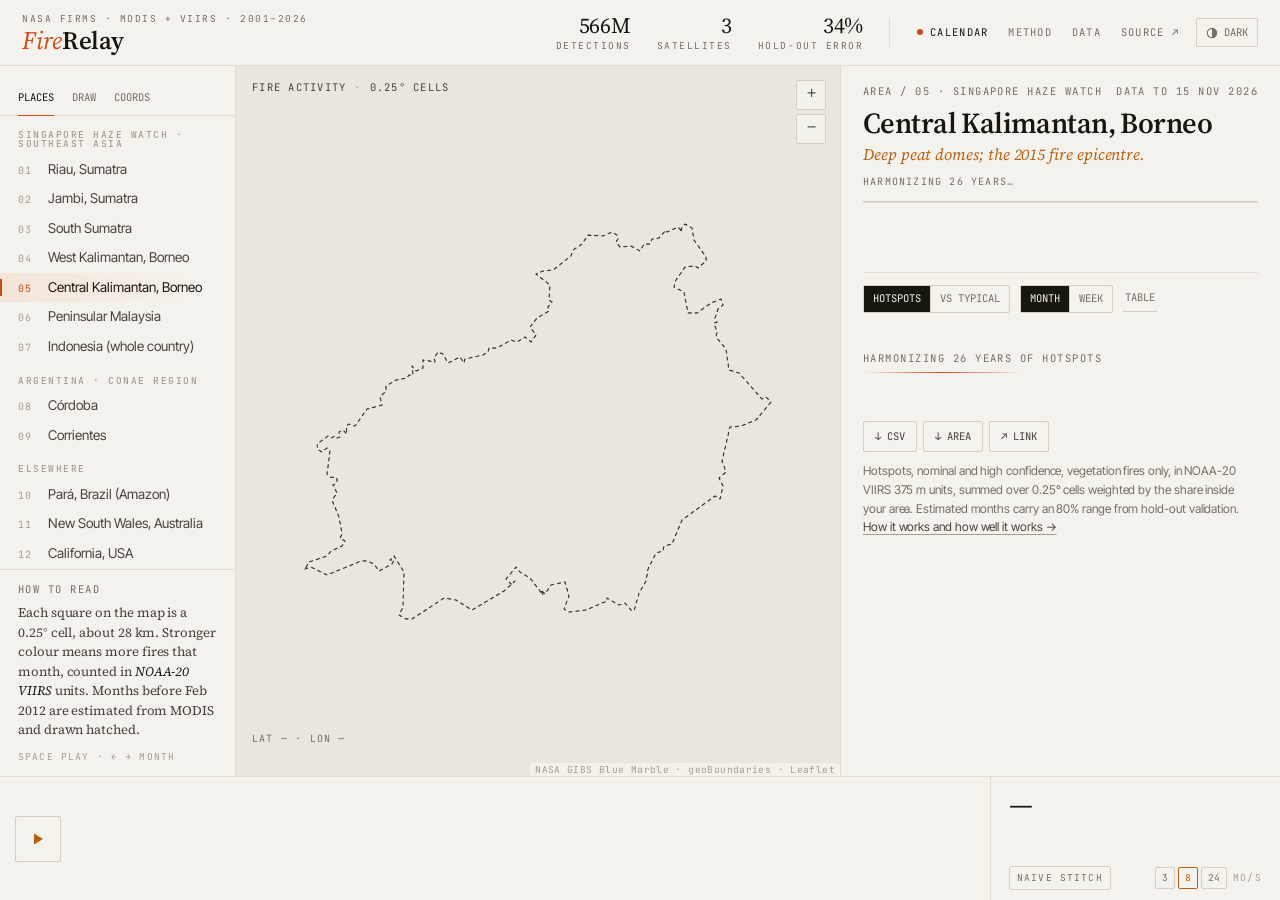
==== commit 4e7a33b7: "Light theme by default with dark toggle, responsive layout, neutral SI wording" ====
--- a/web/index.html
+++ b/web/index.html
@@ -7,8 +7,9 @@
 <meta name="description" content="FireRelay harmonizes NASA MODIS and VIIRS active-fire hotspots (FIRMS) into one continuous burning-activity calendar, 2001 to today, for any area on Earth.">
 <meta property="og:title" content="FireRelay · one fire record, MODIS to VIIRS">
 <meta property="og:description" content="25 years of NASA FIRMS hotspots, handed from MODIS to VIIRS like a relay, in one unit. A burning calendar for any area on Earth.">
-<meta name="theme-color" content="#0b0b0a">
+<meta name="theme-color" content="#f4f2ec">
 <link rel="icon" href="data:image/svg+xml,%3Csvg%20xmlns%3D%22http%3A%2F%2Fwww.w3.org%2F2000%2Fsvg%22%20viewBox%3D%220%200%2032%2032%22%3E%3Crect%20width%3D%2232%22%20height%3D%2232%22%20rx%3D%223%22%20fill%3D%22%230b0b0a%22%2F%3E%3Cpath%20d%3D%22M5.5%2022.5%20C%2010%2022.5%2C%2011%2012.5%2C%2016%2012.5%20S%2022%2021.5%2C%2026.5%209.5%22%20stroke%3D%22%23ecebe4%22%20stroke-width%3D%222.2%22%20fill%3D%22none%22%20stroke-linecap%3D%22round%22%2F%3E%3Ccircle%20cx%3D%225.5%22%20cy%3D%2222.5%22%20r%3D%222.6%22%20fill%3D%22%23ff6a2b%22%2F%3E%3Ccircle%20cx%3D%2216%22%20cy%3D%2212.5%22%20r%3D%222.6%22%20fill%3D%22%23ecebe4%22%2F%3E%3Ccircle%20cx%3D%2226.5%22%20cy%3D%229.5%22%20r%3D%222.6%22%20fill%3D%22%23ecebe4%22%2F%3E%3C%2Fsvg%3E">
+<script>document.documentElement.dataset.theme = localStorage.getItem('fr-theme') || 'light';</script>
 <link rel="preconnect" href="https://fonts.googleapis.com">
 <link rel="preconnect" href="https://fonts.gstatic.com" crossorigin>
 <link rel="stylesheet" href="https://fonts.googleapis.com/css2?family=Source+Serif+4:ital,opsz,wght@0,8..60,400;0,8..60,600;1,8..60,400&family=Inter+Tight:wght@400;500;600&family=JetBrains+Mono:wght@400;500&display=swap">
@@ -18,7 +19,7 @@
 <body>
 <header class="hdr">
   <div class="hdr-l rise" style="--d:0">
-    <div class="madewith mono"><span>BUILT WITH CLAUDE (SI)</span><i>/</i><span>DATA · NASA FIRMS</span></div>
+    <div class="kickline">NASA FIRMS · MODIS + VIIRS · 2001–2026</div>
     <div class="brandrow">
       <a class="logo" href="./" aria-label="FireRelay home"><em>Fire</em>Relay</a>
       <span class="vrule" aria-hidden="true"></span>
@@ -34,6 +35,7 @@
       <a href="method.html">METHOD</a>
       <a href="method.html#data">DATA</a>
       <a href="https://github.com/su0as/firerelay" rel="noopener">SOURCE ↗</a>
+      <button class="themebtn" id="themeBtn" aria-label="Switch colour theme"><svg viewBox="0 0 16 16" aria-hidden="true"><circle cx="8" cy="8" r="6.2" fill="none" stroke="currentColor" stroke-width="1.4"/><path d="M8 1.8a6.2 6.2 0 0 1 0 12.4z" fill="currentColor"/></svg><span id="themeLbl">DARK</span></button>
     </nav>
   </div>
 </header>
@@ -73,7 +75,7 @@
     </div>
     <div class="howto rise" style="--d:6">
       <div class="kick mono">HOW TO READ</div>
-      <p>Each square on the map is a 0.25° cell, about 28 km. Brighter means more fires that month, counted in <em>NOAA-20 VIIRS</em> units. Months before Feb 2012 are estimated from MODIS and drawn hatched.</p>
+      <p>Each square on the map is a 0.25° cell, about 28 km. Stronger colour means more fires that month, counted in <em>NOAA-20 VIIRS</em> units. Months before Feb 2012 are estimated from MODIS and drawn hatched.</p>
       <p class="mono keys">SPACE PLAY · ← → MONTH</p>
     </div>
   </aside>
@@ -86,6 +88,7 @@
   </section>
 
   <aside class="panel" id="panel" aria-live="polite">
+    <div class="pcol">
     <div class="kick mono rise" style="--d:3"><span id="aoiKick">AREA</span><span id="aoiBuilt"></span></div>
     <h1 id="aoiName" class="rise" style="--d:3">Loading…</h1>
     <p class="deck rise" style="--d:4" id="aoiDeck"></p>
@@ -95,6 +98,8 @@
       <div class="narr-t mono" id="narrT"></div>
       <p class="narr" id="narr"></p>
     </div>
+    </div>
+    <div class="pcol">
     <div class="ctlbar mono rise" style="--d:6">
       <div class="seg" role="radiogroup" aria-label="Colour by">
         <button role="radio" aria-checked="true" data-view="count">HOTSPOTS</button>
@@ -117,6 +122,7 @@
       <button id="share" title="Copy a link to this view">↗ LINK</button>
     </div>
     <p class="fine">Hotspots, nominal and high confidence, vegetation fires only, in NOAA-20 VIIRS 375 m units, summed over 0.25° cells weighted by the share inside your area. Estimated months carry an 80% range from hold-out validation. <a href="method.html">How it works and how well it works →</a></p>
+    </div>
   </aside>
 </main>
 
--- a/web/style.css
+++ b/web/style.css
@@ -1,15 +1,30 @@
 /* FireRelay · editorial dark atlas. Three voices: serif for story, grotesk for interface, mono for data. */
 :root{
-  --bg:#0b0b0a; --bg2:#0f0f0e; --panel:#121210; --raise:#171715;
-  --ink:#ecebe4; --ink2:#b3b1a8; --ink3:#7d7b73; --ink4:#55534d;
-  --line:#2b2a27; --rule:#1d1c1a; --rule2:#24231f;
-  --ember:#ff6a2b; --ember2:#c4380f; --amber:#ffb547; --cold:#5b8fd9; --moss:#7fb27a;
+  /* light (default): warm paper atlas */
+  --bg:#f4f2ec; --bg2:#ece9e1; --panel:#f8f6f1; --raise:#e9e5dc;
+  --ink:#17160f; --ink2:#45433b; --ink3:#726f65; --ink4:#a29e92;
+  --line:#d3cec2; --rule:#e2ddd2; --rule2:#d9d4c8;
+  --ember:#cf4a1d; --ember2:#a8320f; --amber:#b5600f; --cold:#2f62b0; --moss:#4b8a46;
+  --mapbg:#e9e6de; --tilefilter:grayscale(1) invert(1) sepia(.18) brightness(1.06) contrast(.72);
+  --chip:rgba(244,242,236,.9); --tipbg:rgba(250,249,245,.98); --shadow:0 18px 40px -20px rgba(40,30,10,.35);
+  color-scheme:light;
   --serif:"Source Serif 4","Source Serif Pro",Georgia,serif;
   --sans:"Inter Tight",Inter,system-ui,-apple-system,"Segoe UI",sans-serif;
   --mono:"JetBrains Mono","IBM Plex Mono",ui-monospace,SFMono-Regular,Menlo,monospace;
   --ease:cubic-bezier(.16,1,.3,1); --ease2:cubic-bezier(.32,.72,0,1);
   --hdr:66px; --tl:124px; --rail:250px; --side:480px;
 }
+:root[data-theme=dark]{
+  --bg:#0b0b0a; --bg2:#0f0f0e; --panel:#121210; --raise:#171715;
+  --ink:#ecebe4; --ink2:#b3b1a8; --ink3:#7d7b73; --ink4:#55534d;
+  --line:#2b2a27; --rule:#1d1c1a; --rule2:#24231f;
+  --ember:#ff6a2b; --ember2:#c4380f; --amber:#ffb547; --cold:#5b8fd9; --moss:#7fb27a;
+  --mapbg:#0d0d0c; --tilefilter:grayscale(1) sepia(.22) brightness(.78) contrast(1.12);
+  --chip:rgba(15,15,14,.85); --tipbg:rgba(18,18,16,.97); --shadow:0 18px 40px -18px rgba(0,0,0,.9);
+  color-scheme:dark;
+}
+html{transition:background-color .35s}
+body,.hdr,.rail,.panel,.tl{transition:background-color .35s,color .35s,border-color .35s}
 *{box-sizing:border-box}
 html,body{margin:0;height:100%;background:var(--bg);color:var(--ink);font:14px/1.5 var(--sans);letter-spacing:-.005em;-webkit-font-smoothing:antialiased}
 body{display:grid;grid-template-rows:var(--hdr) 1fr var(--tl);height:100vh;overflow:hidden}
@@ -17,7 +32,7 @@
 a:hover{text-decoration-color:var(--ember)}
 button{font:inherit;color:inherit;background:none;border:0;cursor:pointer;padding:0}
 .mono{font-family:var(--mono);font-size:10.5px;letter-spacing:.12em;text-transform:uppercase;font-variant-numeric:tabular-nums}
-.kick{display:flex;justify-content:space-between;gap:12px;color:var(--ink3);font-family:var(--mono);font-size:10.5px;letter-spacing:.14em;text-transform:uppercase}
+.kick{display:flex;flex-wrap:wrap;justify-content:space-between;gap:2px 12px;color:var(--ink3);font-family:var(--mono);font-size:10.5px;letter-spacing:.14em;text-transform:uppercase}
 ::selection{background:var(--ember);color:#000}
 :focus-visible{outline:1px solid var(--amber);outline-offset:2px}
 
@@ -81,15 +96,15 @@
 .howto .keys{font-family:var(--mono);color:var(--ink4);font-size:9.5px;margin-top:10px}
 
 /* map */
-.mapwrap{position:relative;min-height:0;background:#0d0d0c;animation:fadein 1.4s ease both}
+.mapwrap{position:relative;min-height:0;background:var(--mapbg);animation:fadein 1.4s ease both}
 @keyframes fadein{from{opacity:0}to{opacity:1}}
-#map{position:absolute;inset:0;background:#0d0d0c}
-.leaflet-container{font:inherit;background:#0d0d0c}
-.leaflet-tile-pane{filter:grayscale(1) sepia(.22) brightness(.78) contrast(1.12)}
+#map{position:absolute;inset:0;background:var(--mapbg)}
+.leaflet-container{font:inherit;background:var(--mapbg)}
+.leaflet-tile-pane{filter:var(--tilefilter);transition:filter .35s}
 .leaflet-control-zoom{border:0!important;margin:14px 14px 0 0!important}
-.leaflet-control-zoom a{background:rgba(15,15,14,.85)!important;color:var(--ink2)!important;border:1px solid var(--line)!important;border-radius:2px!important;width:30px!important;height:30px!important;line-height:28px!important;font:300 18px var(--sans)!important;margin-bottom:4px}
+.leaflet-control-zoom a{background:var(--chip)!important;color:var(--ink2)!important;border:1px solid var(--line)!important;border-radius:2px!important;width:30px!important;height:30px!important;line-height:28px!important;font:300 18px var(--sans)!important;margin-bottom:4px}
 .leaflet-control-zoom a:hover{color:var(--ink)!important;border-color:var(--ink3)!important}
-.leaflet-control-attribution{background:rgba(11,11,10,.7)!important;color:var(--ink4)!important;font:9.5px var(--mono)!important;letter-spacing:.04em}
+.leaflet-control-attribution{background:var(--chip)!important;color:var(--ink4)!important;font:9.5px var(--mono)!important;letter-spacing:.04em}
 .leaflet-control-attribution a{color:var(--ink3)!important}
 .map-k{position:absolute;left:16px;top:14px;z-index:500;color:var(--ink2);display:flex;gap:8px;pointer-events:none}
 .map-k i{font-style:normal;color:var(--ink4)}
@@ -101,7 +116,7 @@
 .pulse{position:relative;width:0;height:0}
 .pulse i{position:absolute;left:-9px;top:-9px;width:18px;height:18px;border-radius:50%;border:1px solid var(--amber);animation:ring 1.8s var(--ease) infinite}
 .pulse i:nth-child(2){animation-delay:.6s}
-.pulse b{position:absolute;left:14px;top:-9px;background:rgba(11,11,10,.88);border:1px solid rgba(255,181,71,.4);padding:2px 6px 1px;border-radius:2px;white-space:nowrap;font:500 9.5px var(--mono);letter-spacing:.12em;color:var(--amber);text-shadow:0 0 6px #000,0 0 2px #000}
+.pulse b{position:absolute;left:14px;top:-9px;background:var(--chip);border:1px solid var(--amber);padding:2px 6px 1px;border-radius:2px;white-space:nowrap;font:500 9.5px var(--mono);letter-spacing:.12em;color:var(--amber);}
 @keyframes ring{from{transform:scale(.4);opacity:1}to{transform:scale(2.4);opacity:0}}
 .leaflet-div-icon{background:none;border:0}
 
@@ -129,7 +144,7 @@
 .seg{display:inline-flex;border:1px solid var(--line);border-radius:2px}
 .seg button{padding:5px 9px;color:var(--ink3);transition:color .2s,background .2s}
 .seg button+button{border-left:1px solid var(--line)}
-.seg button[aria-checked=true]{background:var(--ink);color:#0b0b0a}
+.seg button[aria-checked=true]{background:var(--ink);color:var(--bg)}
 .seg button:not([aria-checked=true]):hover{color:var(--ink)}
 .lnk{color:var(--ink3);padding:5px 2px;border-bottom:1px solid var(--line)}
 .lnk:hover,.lnk[aria-expanded=true]{color:var(--ink);border-color:var(--ink3)}
@@ -185,7 +200,7 @@
 .speed i{font-style:normal;color:var(--ink4);font-size:9.5px;margin-left:3px}
 
 /* tooltip */
-.tip{position:fixed;z-index:3000;background:rgba(18,18,16,.97);border:1px solid var(--line);border-radius:2px;padding:10px 12px;max-width:320px;pointer-events:none;box-shadow:0 18px 40px -18px rgba(0,0,0,.9);animation:tipin .18s var(--ease)}
+.tip{position:fixed;z-index:3000;background:var(--tipbg);border:1px solid var(--line);border-radius:2px;padding:10px 12px;max-width:320px;pointer-events:none;box-shadow:var(--shadow);animation:tipin .18s var(--ease)}
 @keyframes tipin{from{opacity:0;transform:translateY(4px)}to{opacity:1;transform:none}}
 .tip .tt{font-family:var(--serif);font-size:15px;color:var(--ink);display:flex;align-items:center;gap:8px}
 .tip .tt i{width:8px;height:8px;display:inline-block;border-radius:1px}
@@ -198,17 +213,47 @@
 @keyframes scan{from{transform:translateX(-100%)}to{transform:translateX(260%)}}
 
 /* responsive */
-@media (max-width:1280px){:root{--side:430px;--rail:220px}.tagline,.vrule{display:none}.stat:nth-child(2){display:none}}
-@media (max-width:980px){
+:root{--rail:clamp(236px,17vw,290px);--side:clamp(440px,33vw,580px)}
+.pcol{min-width:0}
+@media (max-width:1320px){.tagline,.vrule{display:none}}
+@media (max-width:1220px){.stat:nth-child(2){display:none}.hdr-r{gap:18px}}
+/* stacked layout: tablets, small laptops and short screens */
+@media (max-width:1100px), (max-height:600px){
   body{display:block;height:auto;overflow:auto}
-  .hdr{height:auto;padding:12px 16px;flex-wrap:wrap}.hdr-r{gap:14px;flex-wrap:wrap}.nav{border:0;padding:0}
+  .hdr{position:sticky;top:0;height:auto;min-height:58px;padding:10px 16px;flex-wrap:wrap;row-gap:8px}
+  .hdr-r{gap:16px;flex-wrap:wrap}.nav{border:0;padding-left:0}
   .stage{display:flex;flex-direction:column}
-  .rail{border:0;padding-bottom:0}.files{flex-direction:row;overflow-x:auto}.files h3{display:none}.file{grid-template-columns:auto;white-space:nowrap}.file .n{display:none}.howto{display:none}
-  .mapwrap{height:52vh}
-  .panel{border:0}
-  .tl{grid-template-columns:56px 1fr;height:120px;position:sticky;bottom:0}.tl-read{display:none}.tl-main .era,.tl-main .ho{display:none}
-}
-
+  .rail{border-right:0;border-bottom:1px solid var(--rule);padding:8px 0 0}
+  .tabs{padding:0 16px}
+  .tabpanel{flex:none;overflow:visible;padding-bottom:10px}
+  .files{flex-direction:row;overflow-x:auto;gap:2px;padding:0 10px;scrollbar-width:none}
+  .files::-webkit-scrollbar{display:none}
+  .files h3{display:none}
+  .file{grid-template-columns:auto;white-space:nowrap;padding:7px 10px;border:1px solid var(--rule);border-radius:2px}
+  .file:hover{padding-left:10px}
+  .file .n{display:none}
+  .file[aria-pressed=true]{border-color:var(--ember)}
+  .file[aria-pressed=true]::before{display:none}
+  .howto{display:none}
+  .coords{grid-template-columns:repeat(4,minmax(0,1fr))}
+  .mapwrap{height:clamp(340px,56vh,620px)}
+  .panel{border-left:0;overflow:visible;padding:18px 16px 26px;display:grid;grid-template-columns:minmax(0,1fr) minmax(0,1.15fr);column-gap:28px;align-items:start}
+  .tl{position:sticky;bottom:0;grid-template-columns:60px 1fr 220px;height:112px;--tl:112px;box-shadow:0 -8px 24px -18px rgba(0,0,0,.4)}
+  .tl-date b{font-size:24px}
+}
+@media (max-width:760px){
+  .hdr-r .stat{display:none}
+  .panel{display:block}
+  .tl{grid-template-columns:52px 1fr;height:104px;--tl:104px}
+  .tl-read{display:none}
+  .tl-main .era,.tl-main .ho{display:none}
+  .play{width:40px;height:40px}
+  .metric .v{font-size:22px}
+  .metric .v small{display:none}
+  .panel h1{font-size:25px}
+  .coords{grid-template-columns:1fr 1fr}
+}
+@media (max-width:420px){.metrics{grid-template-columns:1fr 1fr}.metric:last-child{grid-column:1/-1;border-top:1px solid var(--rule);padding-left:0}.nav a{padding:6px 6px}.map-ramp{display:none}}
 /* ---------- method page ---------- */
 body.doc{display:block;height:auto;overflow:auto}
 .docwrap{max-width:1040px;margin:0 auto;padding:30px 28px 80px}
@@ -241,3 +286,12 @@
 .kpis .d{font:italic 14px/1.45 var(--serif);color:var(--ink2)}
 .doc .foot{color:var(--ink4);font:10px var(--mono);letter-spacing:.1em;padding-top:24px}
 @media (max-width:820px){.doc section{grid-template-columns:1fr;gap:6px}.doc h1{font-size:34px}.kpis{grid-template-columns:1fr}.kpis .card{border-right:0;padding-left:0!important;border-bottom:1px solid var(--rule)}}
+
+.themebtn{border:1px solid var(--line);border-radius:2px;padding:6px 9px;color:var(--ink3);margin-left:6px;display:inline-flex;align-items:center;gap:6px;transition:color .2s,border-color .2s}
+.themebtn:hover{color:var(--ink);border-color:var(--ink3)}
+.themebtn svg{width:12px;height:12px}
+.kickline{color:var(--ink3);font:400 9.5px var(--mono);letter-spacing:.16em;margin-bottom:3px}
+.pulse.left b{left:auto;right:14px}
+.tl-val{white-space:nowrap}.cmp{white-space:nowrap}
+@media (max-width:1100px), (max-height:600px){.tl{grid-template-columns:60px 1fr 270px}}
+@media (max-width:760px){.tl{grid-template-columns:52px 1fr}}
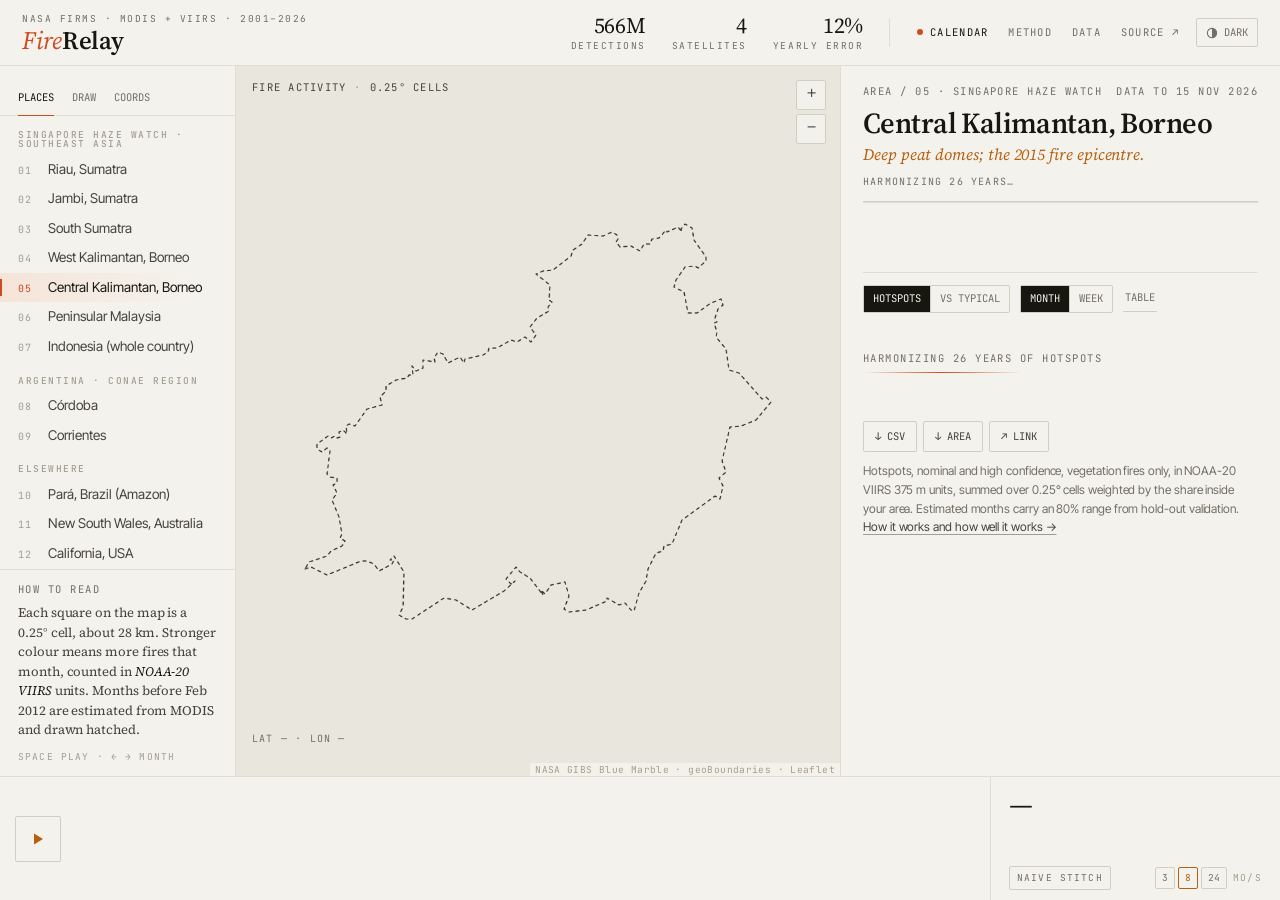
==== commit dc536e8d: "Method: score hold-out tests at block, tile, area and global scales" ====
--- a/web/index.html
+++ b/web/index.html
@@ -28,8 +28,8 @@
   </div>
   <div class="hdr-r rise" style="--d:1">
     <div class="stat"><b id="stDet">566M</b><span>DETECTIONS</span></div>
-    <div class="stat"><b>3</b><span>SATELLITES</span></div>
-    <div class="stat"><b id="stErr">34%</b><span>HOLD-OUT ERROR</span></div>
+    <div class="stat"><b>4</b><span>SATELLITES</span></div>
+    <div class="stat" title="Median error of yearly totals for the 12 named areas in hold-out years 2017 to 2019 (raw MODIS: 88%). Monthly totals for 1° blocks: 34%. Details on the Method page."><b id="stErr">12%</b><span>YEARLY ERROR</span></div>
     <nav class="nav mono" aria-label="Main">
       <a class="on" href="./" aria-current="page"><i class="dot"></i>CALENDAR</a>
       <a href="method.html">METHOD</a>
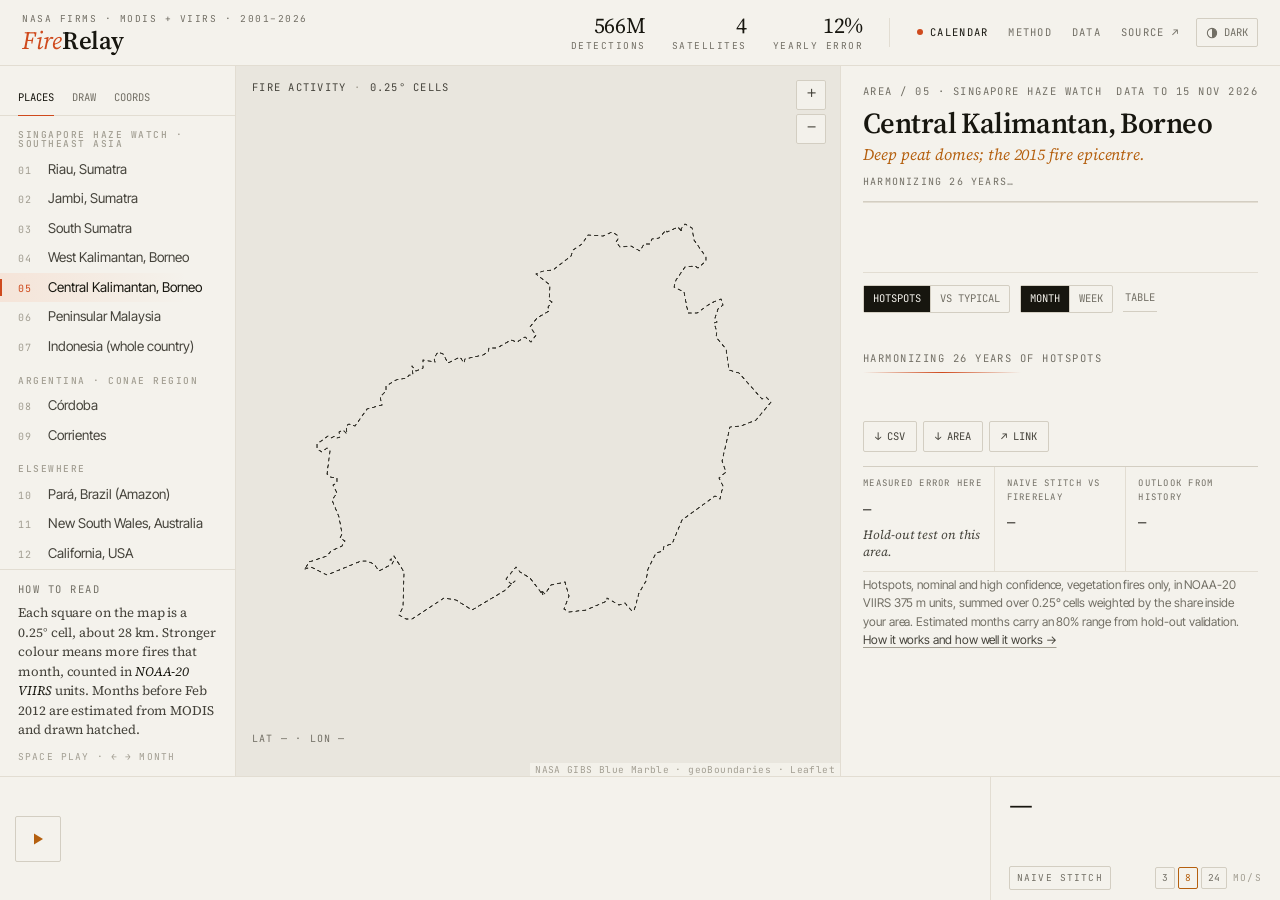
==== commit 399d58ea: "Per-area measured error, naive-stitch check, outlook; method contest" ====
--- a/web/index.html
+++ b/web/index.html
@@ -121,6 +121,11 @@
       <button id="dlGeo" title="Download the area as GeoJSON">↓ AREA</button>
       <button id="share" title="Copy a link to this view">↗ LINK</button>
     </div>
+    <div class="checks" id="checks" aria-live="polite">
+      <div class="chk"><div class="ck mono">MEASURED ERROR HERE</div><div class="cv" id="ckErr">–</div><div class="cd" id="ckErrD">Hold-out test on this area.</div></div>
+      <div class="chk"><div class="ck mono">NAIVE STITCH VS FIRERELAY</div><div class="cv" id="ckNaive">–</div><div class="cd" id="ckNaiveD"></div></div>
+      <div class="chk"><div class="ck mono">OUTLOOK FROM HISTORY</div><div class="cv" id="ckOut">–</div><div class="cd" id="ckOutD"></div></div>
+    </div>
     <p class="fine">Hotspots, nominal and high confidence, vegetation fires only, in NOAA-20 VIIRS 375 m units, summed over 0.25° cells weighted by the share inside your area. Estimated months carry an 80% range from hold-out validation. <a href="method.html">How it works and how well it works →</a></p>
     </div>
   </aside>
--- a/web/style.css
+++ b/web/style.css
@@ -295,3 +295,13 @@
 .tl-val{white-space:nowrap}.cmp{white-space:nowrap}
 @media (max-width:1100px), (max-height:600px){.tl{grid-template-columns:60px 1fr 270px}}
 @media (max-width:760px){.tl{grid-template-columns:52px 1fr}}
+
+.checks{display:grid;grid-template-columns:repeat(3,1fr);border-top:1px solid var(--line);border-bottom:1px solid var(--rule);margin:14px 0 4px}
+.chk{padding:10px 10px 10px 0;border-right:1px solid var(--rule);min-width:0}
+.chk+.chk{padding-left:12px}.chk:last-child{border-right:0}
+.chk .ck{font-size:9px;letter-spacing:.14em;color:var(--ink3)}
+.chk .cv{font-family:var(--sans);font-weight:300;font-size:22px;letter-spacing:-.01em;margin-top:6px;white-space:nowrap;font-variant-numeric:tabular-nums}
+.chk .cv em{font-style:normal;color:var(--ember)}
+.chk .cd{font-family:var(--serif);font-style:italic;font-size:12.5px;line-height:1.35;color:var(--ink2);margin-top:5px}
+@media (max-width:420px){.checks{grid-template-columns:1fr}.chk{border-right:0;border-bottom:1px solid var(--rule);padding-left:0!important}}
+.chk .cv{font-size:clamp(15px,1.3vw,21px);white-space:normal;overflow-wrap:anywhere}
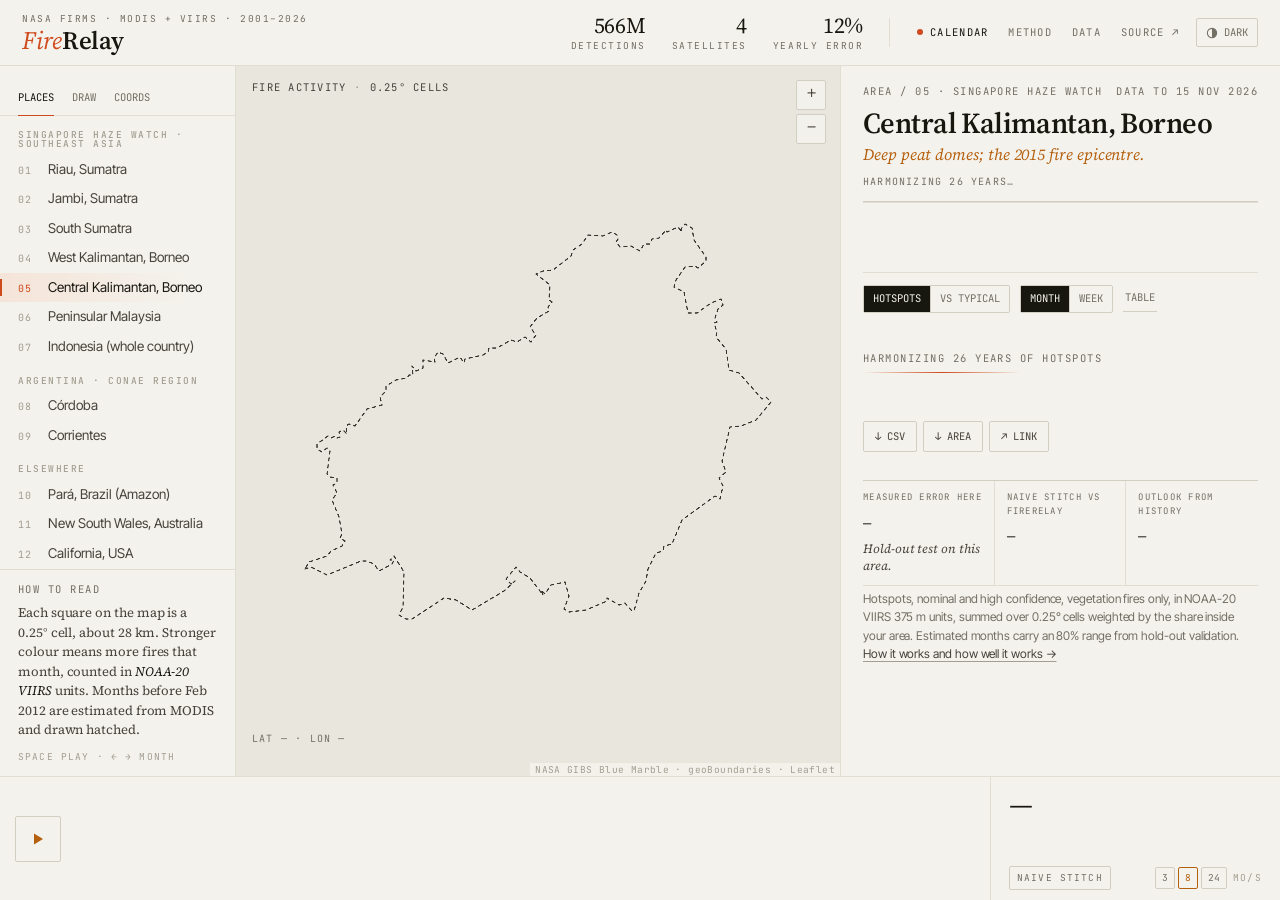
==== commit 78a6fc9d: "Right-now strip: latest week vs typical, live Singapore PM2.5 for haze areas" ====
--- a/web/index.html
+++ b/web/index.html
@@ -121,6 +121,7 @@
       <button id="dlGeo" title="Download the area as GeoJSON">↓ AREA</button>
       <button id="share" title="Copy a link to this view">↗ LINK</button>
     </div>
+    <div class="now mono" id="nowStrip"></div>
     <div class="checks" id="checks" aria-live="polite">
       <div class="chk"><div class="ck mono">MEASURED ERROR HERE</div><div class="cv" id="ckErr">–</div><div class="cd" id="ckErrD">Hold-out test on this area.</div></div>
       <div class="chk"><div class="ck mono">NAIVE STITCH VS FIRERELAY</div><div class="cv" id="ckNaive">–</div><div class="cd" id="ckNaiveD"></div></div>
--- a/web/style.css
+++ b/web/style.css
@@ -305,3 +305,7 @@
 .chk .cd{font-family:var(--serif);font-style:italic;font-size:12.5px;line-height:1.35;color:var(--ink2);margin-top:5px}
 @media (max-width:420px){.checks{grid-template-columns:1fr}.chk{border-right:0;border-bottom:1px solid var(--rule);padding-left:0!important}}
 .chk .cv{font-size:clamp(15px,1.3vw,21px);white-space:normal;overflow-wrap:anywhere}
+.now{display:flex;flex-wrap:wrap;gap:6px 18px;margin:14px 0 0;font-size:10px;letter-spacing:.12em;color:var(--ink3);text-transform:uppercase}
+.now span b{color:var(--ink);font-weight:500}.now span .hot{color:var(--ember)}.now span .ok{color:var(--moss)}
+.now i.live{display:inline-block;width:6px;height:6px;border-radius:50%;background:var(--moss);margin-right:6px;vertical-align:1px;animation:pulseLive 1.6s infinite}
+@keyframes pulseLive{50%{opacity:.25}}
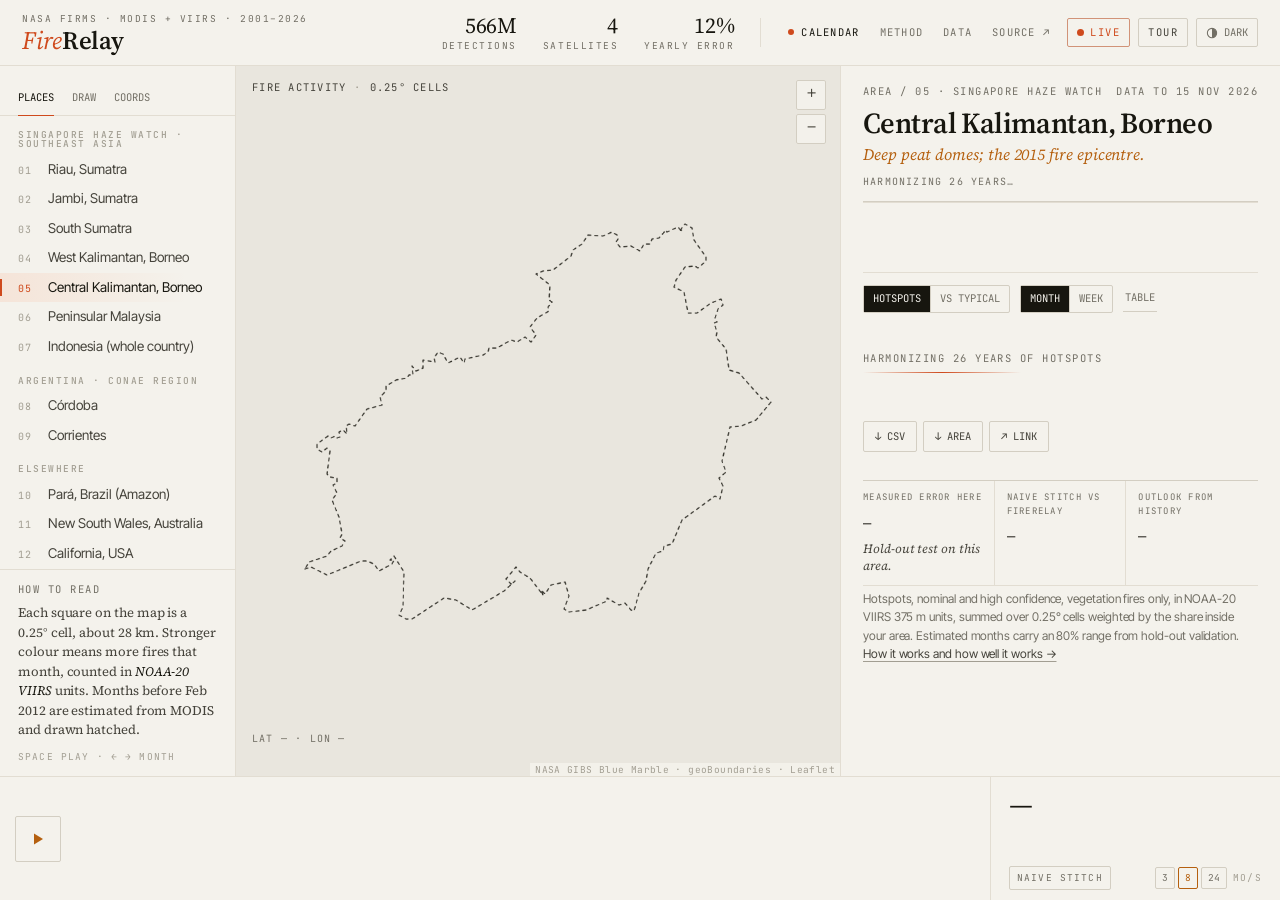
==== commit eb6fd487: "Guided walkthrough with arrows, LIVE button" ====
--- a/web/index.html
+++ b/web/index.html
@@ -35,7 +35,7 @@
       <a href="method.html">METHOD</a>
       <a href="method.html#data">DATA</a>
       <a href="https://github.com/su0as/firerelay" rel="noopener">SOURCE ↗</a>
-      <button class="themebtn" id="themeBtn" aria-label="Switch colour theme"><svg viewBox="0 0 16 16" aria-hidden="true"><circle cx="8" cy="8" r="6.2" fill="none" stroke="currentColor" stroke-width="1.4"/><path d="M8 1.8a6.2 6.2 0 0 1 0 12.4z" fill="currentColor"/></svg><span id="themeLbl">DARK</span></button>
+      <button class="livebtn" id="liveBtn" title="Jump to the latest data: this week and Singapore's air right now"><i class="live"></i>LIVE</button><button class="tourbtn" id="tourBtn" title="Show the walkthrough">TOUR</button><button class="themebtn" id="themeBtn" aria-label="Switch colour theme"><svg viewBox="0 0 16 16" aria-hidden="true"><circle cx="8" cy="8" r="6.2" fill="none" stroke="currentColor" stroke-width="1.4"/><path d="M8 1.8a6.2 6.2 0 0 1 0 12.4z" fill="currentColor"/></svg><span id="themeLbl">DARK</span></button>
     </nav>
   </div>
 </header>
@@ -148,5 +148,7 @@
 <div id="tip" class="tip" role="tooltip" hidden></div>
 <script src="vendor/leaflet.js"></script>
 <script type="module" src="app.js"></script>
+<div id="tour" class="tour" hidden><div class="tour-spot" id="tourSpot"></div><div class="tour-card" id="tourCard" role="dialog" aria-live="polite"><svg class="tour-arrow" id="tourArrow" viewBox="0 0 60 60" aria-hidden="true"><path d="M8 52 C 20 30, 34 18, 52 8" fill="none" stroke="currentColor" stroke-width="2.4" stroke-linecap="round"/><path d="M40 6 L53 7 L50 20" fill="none" stroke="currentColor" stroke-width="2.4" stroke-linecap="round" stroke-linejoin="round"/></svg><div class="tour-k mono" id="tourK"></div><div class="tour-t" id="tourT"></div><p class="tour-p" id="tourP"></p><div class="tour-b mono"><button id="tourSkip">SKIP</button><span><button id="tourBack">BACK</button><button id="tourNext" class="pri">NEXT →</button></span></div></div></div>
+<div id="liveToast" class="live-toast mono" hidden></div>
 </body>
 </html>
--- a/web/style.css
+++ b/web/style.css
@@ -309,3 +309,28 @@
 .now span b{color:var(--ink);font-weight:500}.now span .hot{color:var(--ember)}.now span .ok{color:var(--moss)}
 .now i.live{display:inline-block;width:6px;height:6px;border-radius:50%;background:var(--moss);margin-right:6px;vertical-align:1px;animation:pulseLive 1.6s infinite}
 @keyframes pulseLive{50%{opacity:.25}}
+
+/* ---- live button + tour ---- */
+.livebtn,.tourbtn{border:1px solid var(--line);border-radius:2px;padding:6px 9px;color:var(--ink2);margin-left:6px;display:inline-flex;align-items:center;gap:6px;letter-spacing:.14em;transition:color .2s,border-color .2s,background .2s}
+.livebtn{color:var(--ember);border-color:color-mix(in srgb,var(--ember) 45%,var(--line))}
+.livebtn:hover{background:color-mix(in srgb,var(--ember) 10%,transparent)}.tourbtn:hover{color:var(--ink)}
+.livebtn i.live{display:inline-block;width:7px;height:7px;border-radius:50%;background:var(--ember);animation:pulseLive 1.4s infinite;box-shadow:0 0 0 0 var(--ember)}
+.now.flash{animation:flashNow 1.8s ease 2}
+@keyframes flashNow{0%,100%{background:transparent}40%{background:color-mix(in srgb,var(--amber) 18%,transparent)}}
+.live-toast{position:fixed;z-index:3000;max-width:380px;background:var(--tipbg,var(--bg));color:var(--ink);border:1px solid var(--line);border-left:3px solid var(--ember);padding:12px 14px;font-size:10.5px;line-height:1.7;letter-spacing:.1em;box-shadow:var(--shadow,0 12px 40px rgba(0,0,0,.18));transition:opacity .3s}
+.live-toast b{color:var(--ember);font-weight:500}
+.tour{position:fixed;inset:0;z-index:4000;pointer-events:none}
+.tour-spot{position:fixed;border-radius:8px;box-shadow:0 0 0 9999px rgba(18,16,10,.52);outline:2px solid var(--amber);outline-offset:2px;transition:all .45s cubic-bezier(.65,0,.35,1);pointer-events:none}
+.tour-card{position:fixed;width:320px;max-width:calc(100vw - 24px);background:var(--bg);color:var(--ink);border:1px solid var(--line);border-radius:6px;padding:16px 18px 12px;box-shadow:0 18px 50px rgba(0,0,0,.28);pointer-events:auto;transition:left .45s cubic-bezier(.65,0,.35,1),top .45s cubic-bezier(.65,0,.35,1)}
+.tour-k{font-size:9.5px;letter-spacing:.16em;color:var(--ink3)}
+.tour-t{font-family:var(--serif);font-weight:600;font-size:22px;line-height:1.15;margin:6px 0 6px}
+.tour-p{font-size:13.5px;line-height:1.5;color:var(--ink2);margin:0 0 12px}
+.tour-b{display:flex;justify-content:space-between;align-items:center;font-size:10px;letter-spacing:.14em}
+.tour-b button{padding:6px 8px;color:var(--ink3)}.tour-b button:hover{color:var(--ink)}
+.tour-b .pri{background:var(--ink);color:var(--bg);border-radius:2px;padding:7px 11px;margin-left:4px}.tour-b .pri:hover{color:var(--bg);opacity:.88}
+.tour-arrow{position:fixed;width:58px;height:58px;color:var(--amber);transition:all .45s cubic-bezier(.65,0,.35,1);filter:drop-shadow(0 1px 1px rgba(0,0,0,.25))}
+.tour-arrow path:first-child{stroke-dasharray:80;stroke-dashoffset:80;animation:drawArrow .6s .25s forwards}
+@keyframes drawArrow{to{stroke-dashoffset:0}}
+@media (max-width:760px){.tourbtn{display:none}.tour-card{width:calc(100vw - 24px)}}
+.live-toast span b{color:var(--ink)}.live-toast span b.hot{color:var(--ember)}.live-toast span b.ok{color:var(--moss)}.live-toast i.live{display:inline-block;width:6px;height:6px;border-radius:50%;background:var(--moss);margin-right:6px}
+@media (max-width:760px){.nav a{white-space:nowrap}.nav a[href*="github"]{display:none}.livebtn,.themebtn{padding:5px 7px;margin-left:4px}.live-toast{left:10px!important;right:10px;max-width:none}}
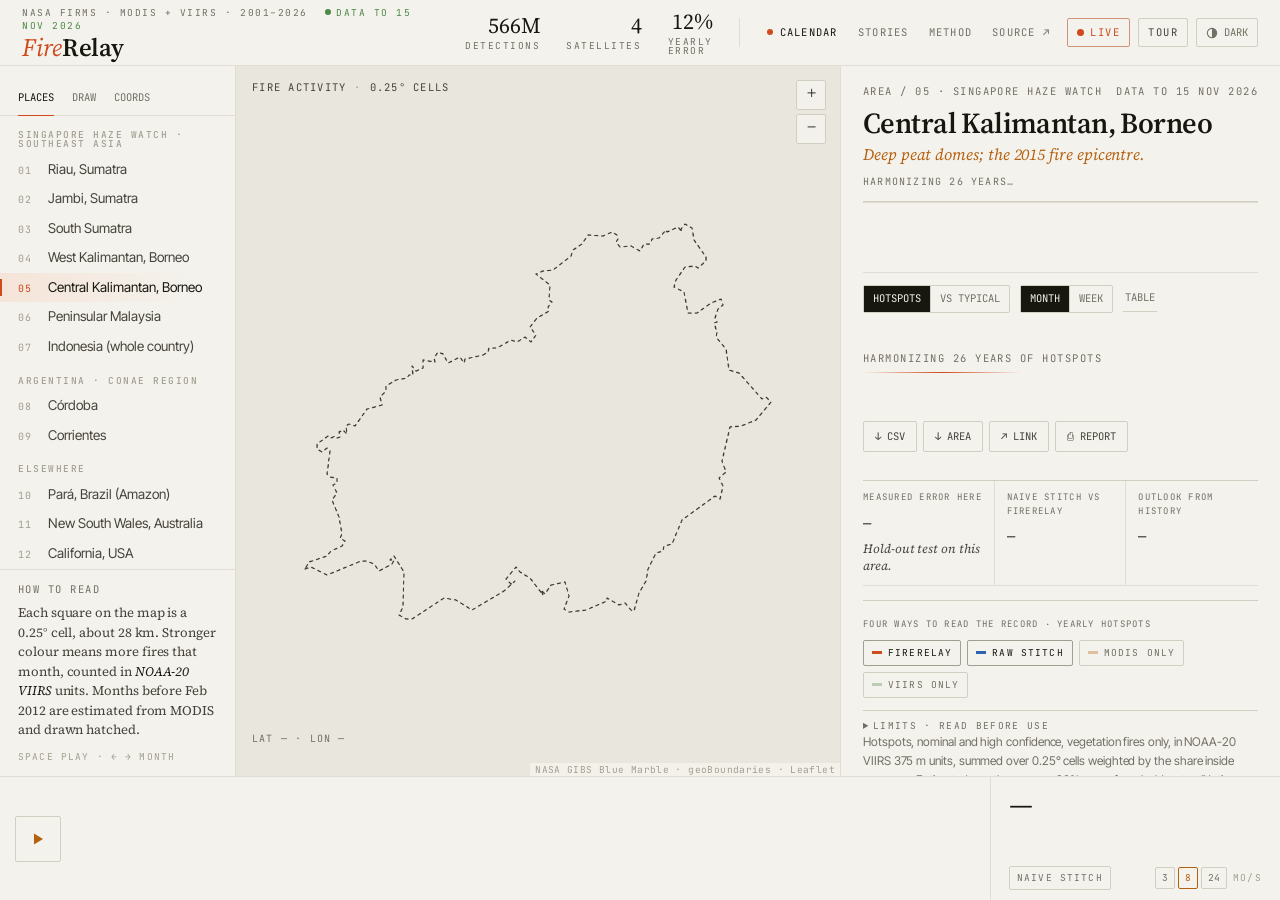
==== commit 0fdeaebe: "Most-unusual regions, status labels, Stories with NASA imagery, four-way chart, report, GeoJSON uplo" ====
--- a/web/index.html
+++ b/web/index.html
@@ -19,7 +19,7 @@
 <body>
 <header class="hdr">
   <div class="hdr-l rise" style="--d:0">
-    <div class="kickline">NASA FIRMS · MODIS + VIIRS · 2001–2026</div>
+    <div class="kickline">NASA FIRMS · MODIS + VIIRS · 2001–2026 <span class="fresh"><i></i>DATA TO 15 NOV 2026</span></div>
     <div class="brandrow">
       <a class="logo" href="./" aria-label="FireRelay home"><em>Fire</em>Relay</a>
       <span class="vrule" aria-hidden="true"></span>
@@ -32,6 +32,7 @@
     <div class="stat" title="Median error of yearly totals for the 12 named areas in hold-out years 2017 to 2019 (raw MODIS: 88%). Monthly totals for 1° blocks: 34%. Details on the Method page."><b id="stErr">12%</b><span>YEARLY ERROR</span></div>
     <nav class="nav mono" aria-label="Main">
       <a class="on" href="./" aria-current="page"><i class="dot"></i>CALENDAR</a>
+      <a href="#stories" id="storiesLink">STORIES</a>
       <a href="method.html">METHOD</a>
       <a href="method.html#data">DATA</a>
       <a href="https://github.com/su0as/firerelay" rel="noopener">SOURCE ↗</a>
@@ -47,13 +48,14 @@
       <button role="tab" aria-selected="false" data-tab="draw">DRAW</button>
       <button role="tab" aria-selected="false" data-tab="coords">COORDS</button>
     </div>
-    <div class="tabpanel" id="tab-places"><div id="presetList" class="files"></div></div>
+    <div class="tabpanel" id="tab-places"><div id="presetList" class="files"></div><div id="unusualList" class="files unusual"></div></div>
     <div class="tabpanel" id="tab-draw" hidden>
       <div class="tools mono">
         <button class="tbtn" id="drawRect">▭ RECTANGLE</button>
         <button class="tbtn" id="drawPoly">⬠ POLYGON</button>
         <button class="tbtn ghost" id="drawClear">CLEAR</button>
       </div>
+      <label class="tbtn upl mono" for="geoFile">⇪ UPLOAD GEOJSON</label><input type="file" id="geoFile" accept=".geojson,.json,application/geo+json,application/json" hidden>
       <p class="note" id="drawHint">Rectangle: press and drag on the map. Polygon: click each corner, double-click to finish.</p>
     </div>
     <div class="tabpanel" id="tab-coords" hidden>
@@ -120,6 +122,7 @@
       <button id="dlCsv" title="Download the monthly calendar as CSV">↓ CSV</button>
       <button id="dlGeo" title="Download the area as GeoJSON">↓ AREA</button>
       <button id="share" title="Copy a link to this view">↗ LINK</button>
+      <button id="report" title="Open a printable one-page bulletin for this area">⎙ REPORT</button>
     </div>
     <div class="now mono" id="nowStrip"></div>
     <div class="checks" id="checks" aria-live="polite">
@@ -127,6 +130,22 @@
       <div class="chk"><div class="ck mono">NAIVE STITCH VS FIRERELAY</div><div class="cv" id="ckNaive">–</div><div class="cd" id="ckNaiveD"></div></div>
       <div class="chk"><div class="ck mono">OUTLOOK FROM HISTORY</div><div class="cv" id="ckOut">–</div><div class="cd" id="ckOutD"></div></div>
     </div>
+    <section class="four" id="four">
+      <div class="four-h"><span class="ck mono">FOUR WAYS TO READ THE RECORD · YEARLY HOTSPOTS</span></div>
+      <div class="four-k mono" role="group" aria-label="Series">
+        <button data-s="h" aria-pressed="true"><i style="background:var(--ember)"></i>FIRERELAY</button>
+        <button data-s="n" aria-pressed="true"><i style="background:var(--cold)"></i>RAW STITCH</button>
+        <button data-s="m" aria-pressed="false"><i style="background:var(--amber)"></i>MODIS ONLY</button>
+        <button data-s="v" aria-pressed="false"><i style="background:var(--moss)"></i>VIIRS ONLY</button>
+      </div>
+      <div id="fourChart"></div>
+      <p class="cd" id="fourNote"></p>
+    </section>
+    <details class="limits"><summary class="mono">LIMITS · READ BEFORE USE</summary><ul>
+      <li>Hotspots are detections, not burned area. Clouds and thick smoke hide fires, so a quiet month can mean "not seen".</li>
+      <li>Months before Feb 2012 are estimated from MODIS (hatched). Peatland provinces such as Riau carry the largest errors; see "Measured error here".</li>
+      <li>Recent months use near-real-time data with static heat sources removed per cell; FIRMS later replaces them with standard data.</li>
+      <li>For seasonal and historical context, not same-day firefighting. Use NASA FIRMS for tactical alerts.</li></ul></details>
     <p class="fine">Hotspots, nominal and high confidence, vegetation fires only, in NOAA-20 VIIRS 375 m units, summed over 0.25° cells weighted by the share inside your area. Estimated months carry an 80% range from hold-out validation. <a href="method.html">How it works and how well it works →</a></p>
     </div>
   </aside>
@@ -149,6 +168,7 @@
 <script src="vendor/leaflet.js"></script>
 <script type="module" src="app.js"></script>
 <div id="tour" class="tour" hidden><div class="tour-spot" id="tourSpot"></div><div class="tour-card" id="tourCard" role="dialog" aria-live="polite"><svg class="tour-arrow" id="tourArrow" viewBox="0 0 60 60" aria-hidden="true"><path d="M8 52 C 20 30, 34 18, 52 8" fill="none" stroke="currentColor" stroke-width="2.4" stroke-linecap="round"/><path d="M40 6 L53 7 L50 20" fill="none" stroke="currentColor" stroke-width="2.4" stroke-linecap="round" stroke-linejoin="round"/></svg><div class="tour-k mono" id="tourK"></div><div class="tour-t" id="tourT"></div><p class="tour-p" id="tourP"></p><div class="tour-b mono"><button id="tourSkip">SKIP</button><span><button id="tourBack">BACK</button><button id="tourNext" class="pri">NEXT →</button></span></div></div></div>
+<div id="stories" class="stories" hidden role="dialog" aria-label="Stories"><div class="st-in"><div class="st-h"><div><div class="ck mono">STORIES FROM THE RECORD</div><h2>What the harmonized record says that a raw stitch gets wrong</h2></div><button class="st-x mono" id="storiesClose">CLOSE ✕</button></div><div class="ck mono" style="margin:4px 0 10px">FIRE SEASONS SEEN FROM ORBIT · CLICK TO REPLAY</div><div class="st-grid" id="eventGrid"></div><div class="ck mono" style="margin:22px 0 10px">TREND CHECKS · RAW STITCH VS FIRERELAY, 2006–10 TO 2013–17</div><div class="st-grid" id="storyGrid"><p class="mono" style="color:var(--ink3)">COMPUTING FROM 26 YEARS OF DATA…</p></div><p class="fine">Each card is computed in your browser from the same tiles as the map. "Raw stitch" joins raw MODIS counts before 2012 to raw VIIRS counts after; FireRelay converts everything to NOAA-20 units first.</p></div></div>
 <div id="liveToast" class="live-toast mono" hidden></div>
 </body>
 </html>
--- a/web/style.css
+++ b/web/style.css
@@ -334,3 +334,49 @@
 @media (max-width:760px){.tourbtn{display:none}.tour-card{width:calc(100vw - 24px)}}
 .live-toast span b{color:var(--ink)}.live-toast span b.hot{color:var(--ember)}.live-toast span b.ok{color:var(--moss)}.live-toast i.live{display:inline-block;width:6px;height:6px;border-radius:50%;background:var(--moss);margin-right:6px}
 @media (max-width:760px){.nav a{white-space:nowrap}.nav a[href*="github"]{display:none}.livebtn,.themebtn{padding:5px 7px;margin-left:4px}.live-toast{left:10px!important;right:10px;max-width:none}}
+
+/* ---- four-way chart, upload, stories ---- */
+.four{border-top:1px solid var(--line);margin:14px 0 4px;padding-top:10px}
+.four .ck{font-size:9px;letter-spacing:.14em;color:var(--ink3)}
+.four-k{display:flex;flex-wrap:wrap;gap:6px;margin:8px 0 6px}
+.four-k button{font-size:9.5px;letter-spacing:.12em;border:1px solid var(--line);border-radius:2px;padding:5px 8px;color:var(--ink3);display:inline-flex;align-items:center;gap:6px}
+.four-k button i{width:10px;height:3px;display:inline-block;opacity:.35}
+.four-k button[aria-pressed=true]{color:var(--ink);border-color:var(--ink4)}.four-k button[aria-pressed=true] i{opacity:1}
+#fourChart svg{width:100%;height:auto;display:block}#fourChart text{font:400 9px var(--mono);fill:var(--ink3);letter-spacing:.06em}
+.four .cd{font-family:var(--serif);font-style:italic;font-size:12.5px;line-height:1.4;color:var(--ink2);margin:6px 0 0}
+.tbtn.upl{display:inline-block;margin-top:10px;cursor:pointer}
+.stories{position:fixed;inset:0;z-index:3500;background:rgba(18,16,10,.45);display:flex;align-items:flex-start;justify-content:center;overflow:auto;padding:5vh 16px}
+.stories[hidden]{display:none}
+.st-in{background:var(--bg);color:var(--ink);max-width:1080px;width:100%;border-radius:8px;padding:26px 28px 18px;box-shadow:0 30px 80px rgba(0,0,0,.35)}
+.st-h{display:flex;justify-content:space-between;gap:20px;align-items:flex-start}.st-h h2{font-family:var(--serif);font-weight:600;font-size:clamp(22px,2.6vw,32px);line-height:1.12;margin:6px 0 18px;max-width:760px}
+.st-x{font-size:10px;letter-spacing:.14em;color:var(--ink3);border:1px solid var(--line);border-radius:2px;padding:7px 10px;white-space:nowrap}
+.st-grid{display:grid;grid-template-columns:repeat(auto-fill,minmax(300px,1fr));gap:14px}
+.story{text-align:left;border:1px solid var(--line);border-radius:6px;padding:16px;background:color-mix(in srgb,var(--bg) 70%,#fff 30%);cursor:pointer;transition:border-color .2s,transform .2s}
+.story:hover{border-color:var(--ember);transform:translateY(-2px)}
+.story .k{font:400 9.5px var(--mono);letter-spacing:.14em;color:var(--ink3)}
+.story .t{font-family:var(--serif);font-weight:600;font-size:21px;margin:6px 0 8px;line-height:1.15}
+.story .big{display:flex;gap:18px;margin:6px 0 8px;font-family:var(--sans);font-weight:300;font-size:26px}
+.story .big small{display:block;font:400 9px var(--mono);letter-spacing:.12em;color:var(--ink3);margin-top:3px}
+.story .big .a{color:var(--cold)}.story .big .b{color:var(--ember)}
+.story p{font-size:13px;line-height:1.45;color:var(--ink2);margin:0}
+.story .go{font:400 9.5px var(--mono);letter-spacing:.14em;color:var(--ember);margin-top:10px}
+@media print{body.printing>*:not(#printRoot){display:none!important}}
+.nav a,.nav button{white-space:nowrap}
+@media (max-width:1680px){.nav a[href="method.html#data"]{display:none}}
+@media (max-width:1560px){.tagline,.brand .sub,.brand em.sub{display:none}}
+
+.stat-chip{display:inline-block;font-weight:500;font-size:9px;letter-spacing:.14em;padding:2px 6px;border-radius:2px;margin-right:6px;border:1px solid currentColor}
+.stat-chip.rec,.stat-chip.vh{background:var(--ember);color:#fff;border-color:var(--ember)}.stat-chip.hi{color:var(--ember)}.stat-chip.ab{color:var(--amber)}.stat-chip.no{color:var(--ink3)}.stat-chip.lo{color:var(--cold)}.stat-chip.nd{color:var(--ink3)}
+.unusual h3{margin-top:18px}.file.un{display:flex;gap:10px;align-items:baseline;text-align:left}
+.file.un .n{font:400 12px var(--mono);color:var(--ember);min-width:34px}.file.un .t small{display:block;font:400 8.5px var(--mono);letter-spacing:.12em;color:var(--ink3);margin-top:2px}
+.story.ev{padding:0;overflow:hidden}.story.ev img{width:100%;aspect-ratio:52/30;object-fit:cover;display:block;background:var(--line)}.story.ev .k,.story.ev .t,.story.ev p,.story.ev .go{padding:0 16px}.story.ev .k{padding-top:12px}.story.ev .go{padding-bottom:14px}
+.limits{border-top:1px solid var(--line);margin:12px 0 0;padding:8px 0 0}.limits summary{font-size:9.5px;letter-spacing:.14em;color:var(--ink3);cursor:pointer}.limits ul{margin:8px 0 0;padding-left:16px;font-size:12.5px;line-height:1.45;color:var(--ink2)}
+#map.dropping{outline:3px dashed var(--amber);outline-offset:-10px}
+.fresh{margin-left:10px;color:var(--moss)}.fresh i{display:inline-block;width:6px;height:6px;border-radius:50%;background:var(--moss);margin-right:5px;vertical-align:1px}
+@media (max-width:1560px){.vrule{display:none}}
+.sat-tl{margin:6px 0 30px;font:400 10px var(--mono);letter-spacing:.08em;color:var(--ink3);--lab:150px}
+.sat-row{position:relative;height:16px;border-bottom:1px solid var(--line);margin-bottom:6px}.sat-row .y{position:absolute;left:calc(var(--lab) + (100% - var(--lab)) * var(--l) / 100);transform:translateX(-50%)}
+.sat{position:relative;height:26px}.sat b{position:absolute;left:0;top:6px;font-weight:500;color:var(--ink2)}.sat.ref b{color:var(--ember)}
+.sat i{position:absolute;height:6px;border-radius:3px;top:10px;left:calc(var(--lab) + (100% - var(--lab)) * var(--l) / 100);width:calc((100% - var(--lab)) * var(--w) / 100)}
+.sat em{position:absolute;font-style:normal;top:-4px;white-space:nowrap;left:calc(var(--lab) + (100% - var(--lab)) * var(--l) / 100);transform:translateX(-100%);font-size:9px}
+@media (max-width:620px){.sat-tl{--lab:100px}.sat b{font-size:8.5px}.sat em{display:none}}
